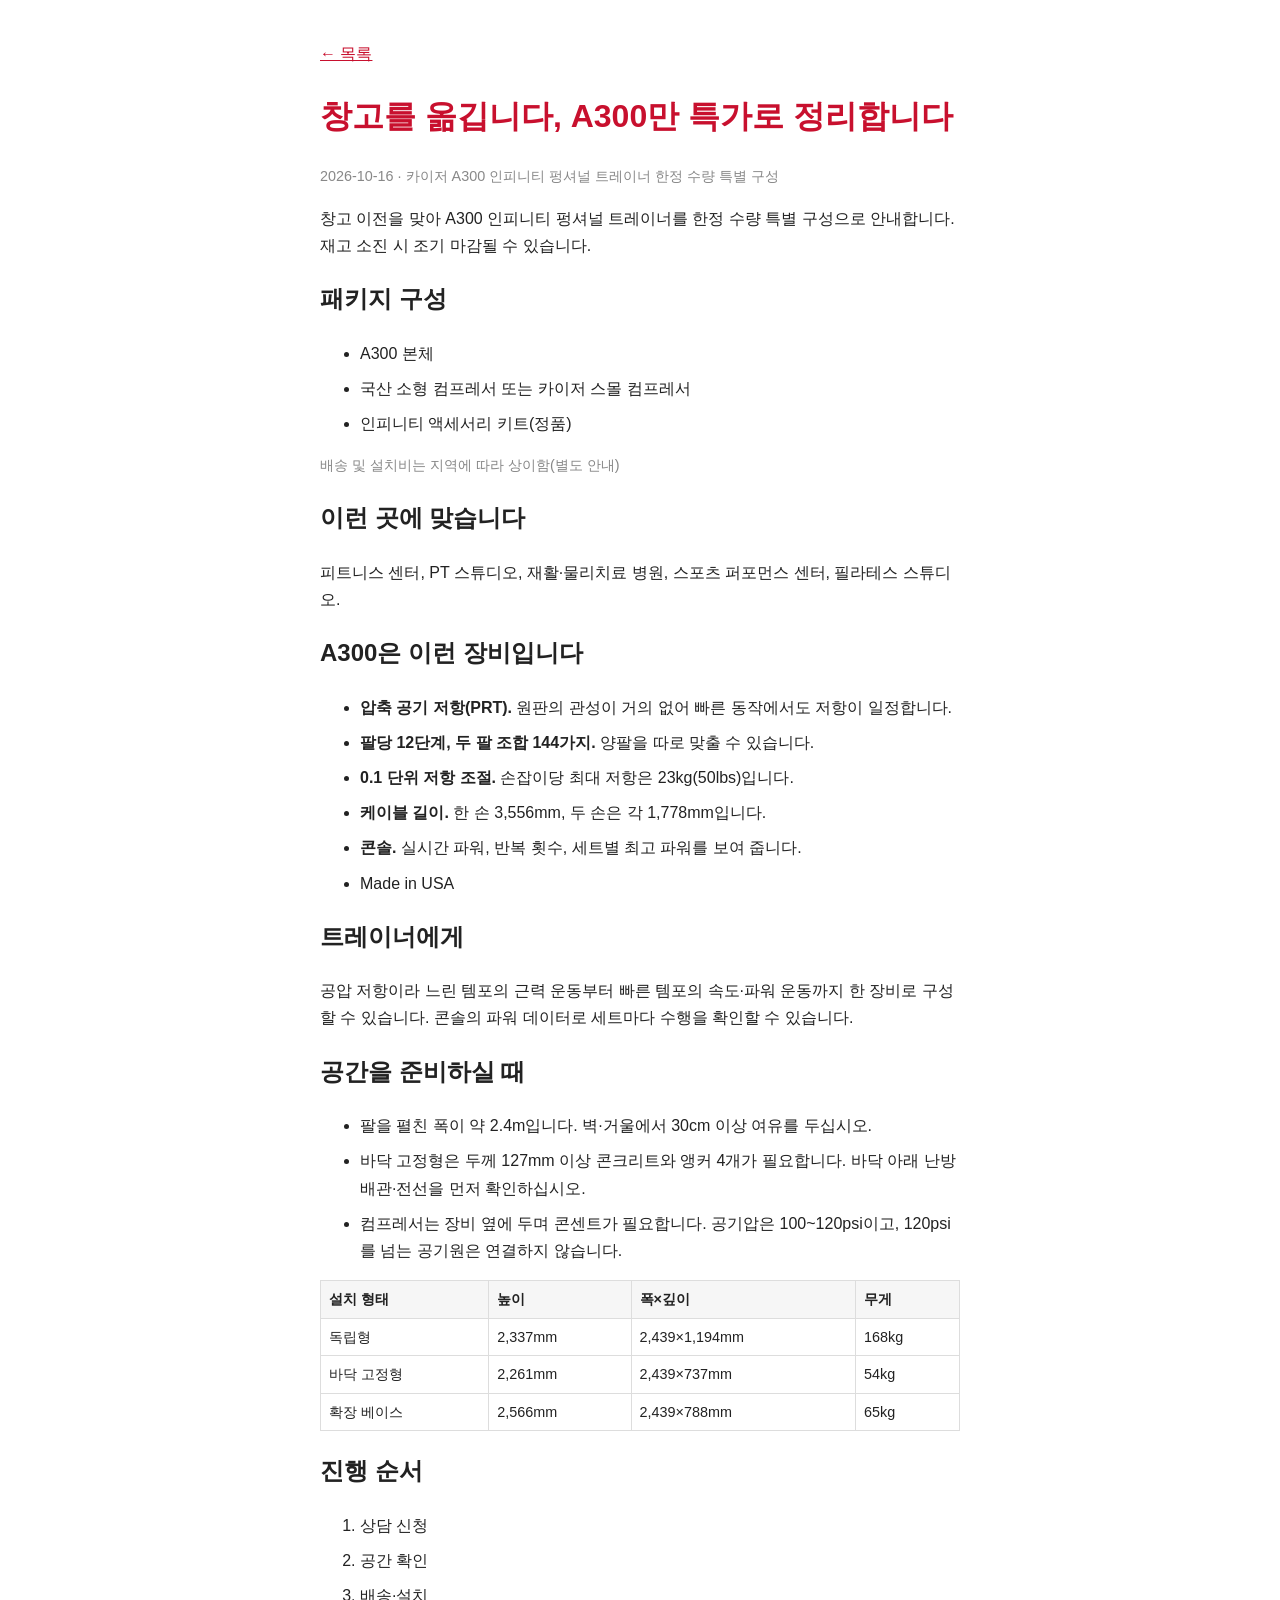
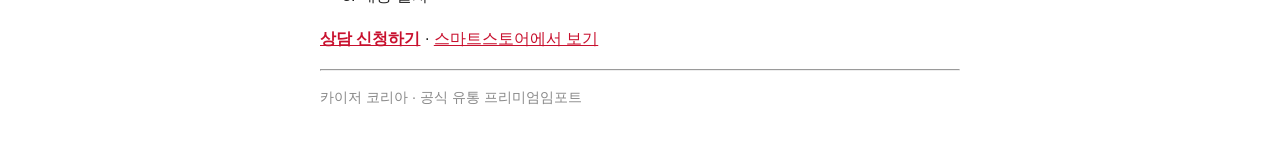
==== posts/2026-10-a300-promo.html @ 6bbe174d "A300 프로모션 호 추가 및 목록 반영 Co-Authored-By: Claude Sonnet 5.5 <noreply@anthropic.com> Claude-Session: htt" ====
<!doctype html>
<html lang="ko"><head><meta charset="utf-8"><meta name="viewport" content="width=device-width,initial-scale=1">
<title>창고를 옮깁니다, A300만 특가로 정리합니다 | 카이저 뉴스레터</title>
<link rel="stylesheet" href="../style.css"></head>
<body>
<p><a href="../index.html">← 목록</a></p>
<h1>창고를 옮깁니다, A300만 특가로 정리합니다</h1>
<p class="d">2026-10-16 · 카이저 A300 인피니티 펑셔널 트레이너 한정 수량 특별 구성</p>

<p>창고 이전을 맞아 A300 인피니티 펑셔널 트레이너를 한정 수량 특별 구성으로 안내합니다. 재고 소진 시 조기 마감될 수 있습니다.</p>

<h2>패키지 구성</h2>
<ul>
<li>A300 본체</li>
<li>국산 소형 컴프레서 또는 카이저 스몰 컴프레서</li>
<li>인피니티 액세서리 키트(정품)</li>
</ul>
<p class="d">배송 및 설치비는 지역에 따라 상이함(별도 안내)</p>

<h2>이런 곳에 맞습니다</h2>
<p>피트니스 센터, PT 스튜디오, 재활·물리치료 병원, 스포츠 퍼포먼스 센터, 필라테스 스튜디오.</p>

<h2>A300은 이런 장비입니다</h2>
<ul>
<li><b>압축 공기 저항(PRT).</b> 원판의 관성이 거의 없어 빠른 동작에서도 저항이 일정합니다.</li>
<li><b>팔당 12단계, 두 팔 조합 144가지.</b> 양팔을 따로 맞출 수 있습니다.</li>
<li><b>0.1 단위 저항 조절.</b> 손잡이당 최대 저항은 23kg(50lbs)입니다.</li>
<li><b>케이블 길이.</b> 한 손 3,556mm, 두 손은 각 1,778mm입니다.</li>
<li><b>콘솔.</b> 실시간 파워, 반복 횟수, 세트별 최고 파워를 보여 줍니다.</li>
<li>Made in USA</li>
</ul>

<h2>트레이너에게</h2>
<p>공압 저항이라 느린 템포의 근력 운동부터 빠른 템포의 속도·파워 운동까지 한 장비로 구성할 수 있습니다. 콘솔의 파워 데이터로 세트마다 수행을 확인할 수 있습니다.</p>

<h2>공간을 준비하실 때</h2>
<ul>
<li>팔을 펼친 폭이 약 2.4m입니다. 벽·거울에서 30cm 이상 여유를 두십시오.</li>
<li>바닥 고정형은 두께 127mm 이상 콘크리트와 앵커 4개가 필요합니다. 바닥 아래 난방 배관·전선을 먼저 확인하십시오.</li>
<li>컴프레서는 장비 옆에 두며 콘센트가 필요합니다. 공기압은 100~120psi이고, 120psi를 넘는 공기원은 연결하지 않습니다.</li>
</ul>
<table>
<tr><th>설치 형태</th><th>높이</th><th>폭×깊이</th><th>무게</th></tr>
<tr><td>독립형</td><td>2,337mm</td><td>2,439×1,194mm</td><td>168kg</td></tr>
<tr><td>바닥 고정형</td><td>2,261mm</td><td>2,439×737mm</td><td>54kg</td></tr>
<tr><td>확장 베이스</td><td>2,566mm</td><td>2,439×788mm</td><td>65kg</td></tr>
</table>

<h2>진행 순서</h2>
<ol>
<li>상담 신청</li>
<li>공간 확인</li>
<li>배송·설치</li>
</ol>
<p><a href="https://forms.gle/bodjU5spn9jFuWScA"><b>상담 신청하기</b></a> · <a href="https://smartstore.naver.com/htvshop/products/13494834511">스마트스토어에서 보기</a></p>

<hr>
<p class="d">카이저 코리아 · 공식 유통 프리미엄임포트</p>
</body></html>
---- style.css ----
body{font-family:-apple-system,"Apple SD Gothic Neo",sans-serif;max-width:640px;margin:0 auto;padding:24px 16px;line-height:1.7;color:#222}
h1{color:#c8102e}a{color:#c8102e}img{max-width:100%}li{margin:8px 0}.d{color:#888;font-size:.9em}
table{border-collapse:collapse;width:100%;font-size:.9em;margin:12px 0}th,td{border:1px solid #ddd;padding:6px 8px;text-align:left}th{background:#f6f6f6}
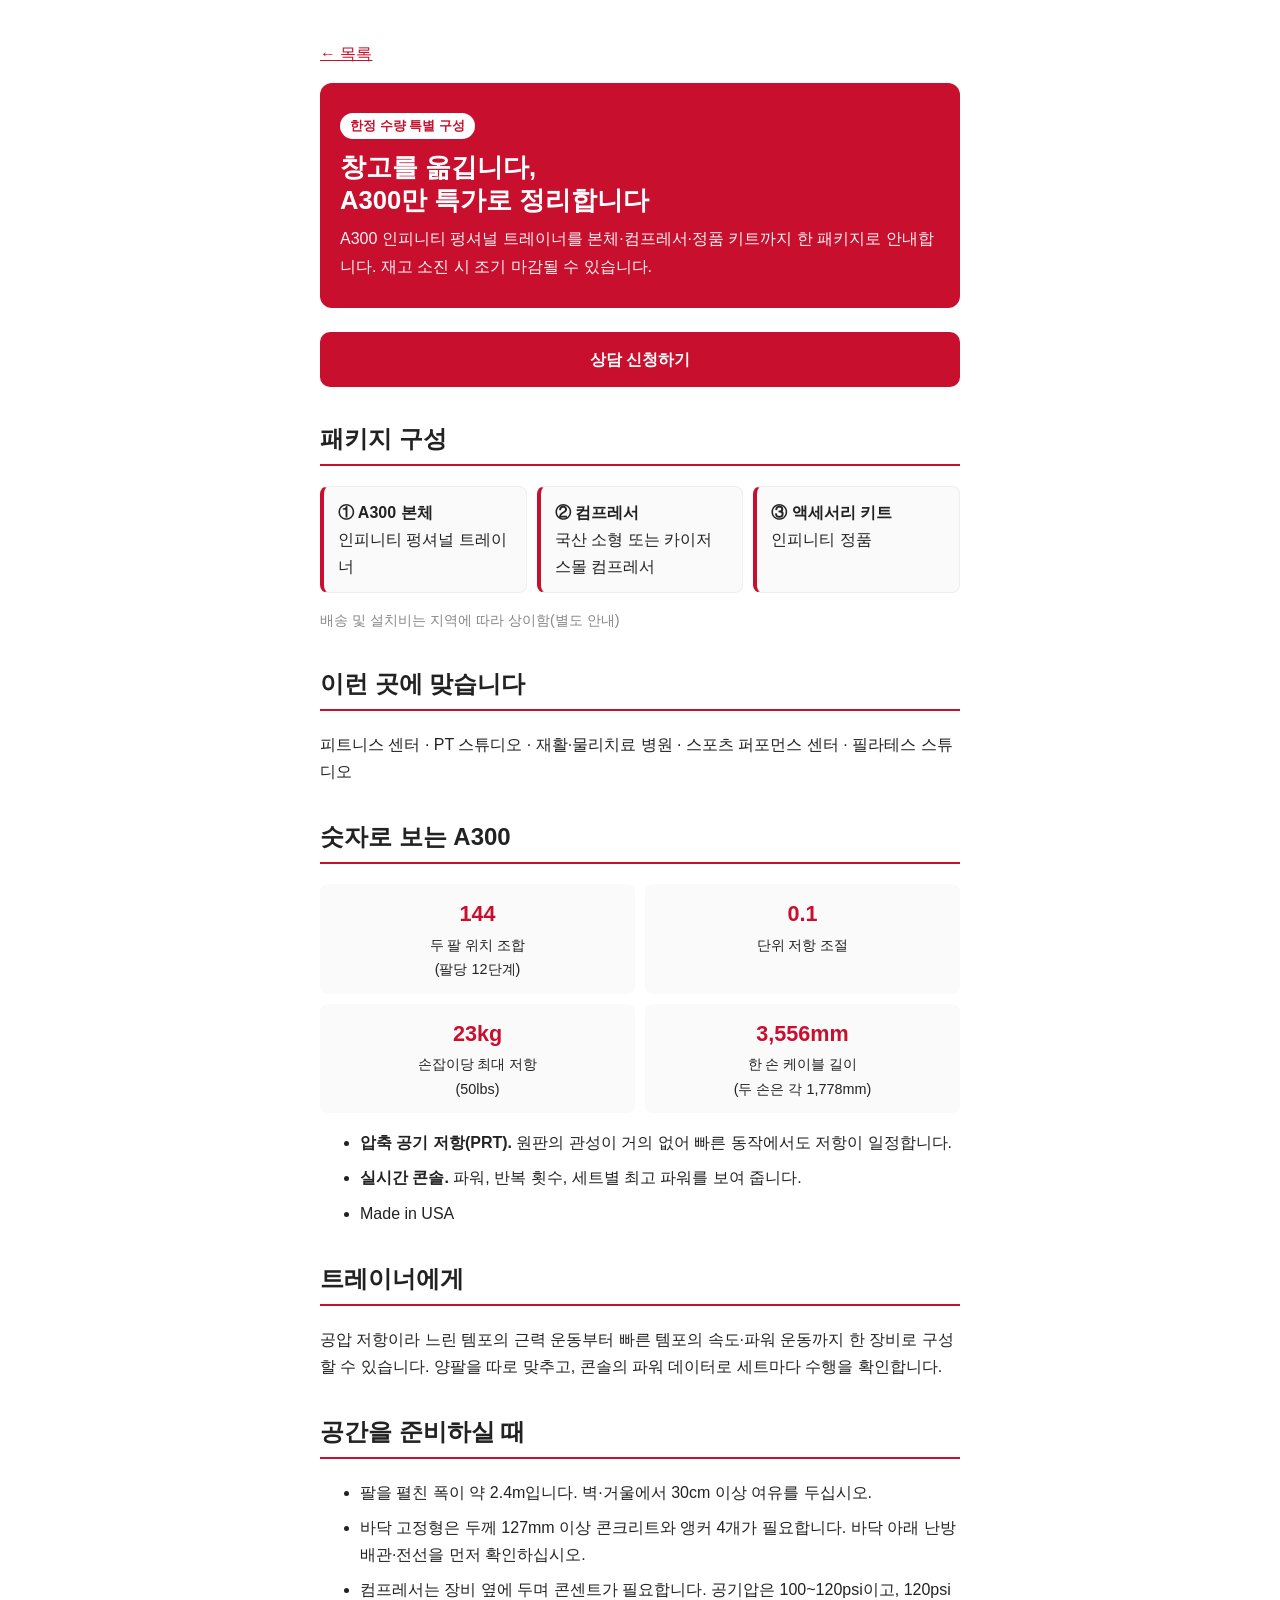
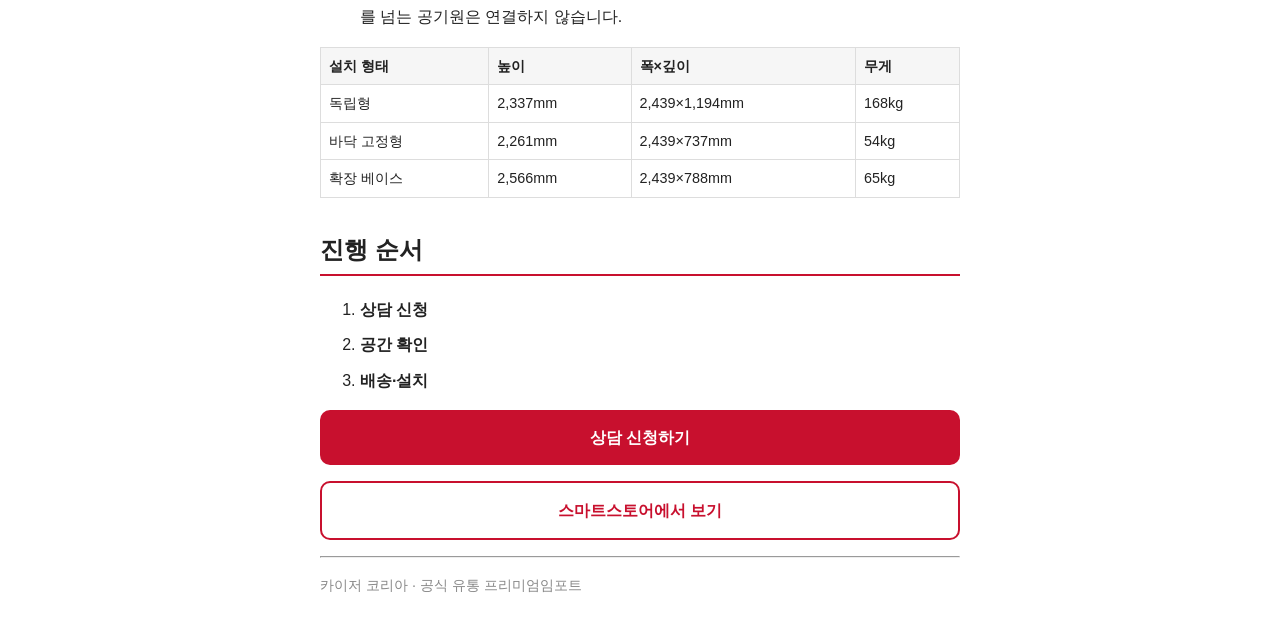
==== commit 54d3e489: "A300 호 디자인·구성 개선(히어로, 구성 카드, 숫자 요약, 버튼) Co-Authored-By: Claude Sonnet 5.5 <noreply@anthropic.com> Cl" ====
--- a/posts/2026-10-a300-promo.html
+++ b/posts/2026-10-a300-promo.html
@@ -4,34 +4,40 @@
 <link rel="stylesheet" href="../style.css"></head>
 <body>
 <p><a href="../index.html">← 목록</a></p>
-<h1>창고를 옮깁니다, A300만 특가로 정리합니다</h1>
-<p class="d">2026-10-16 · 카이저 A300 인피니티 펑셔널 트레이너 한정 수량 특별 구성</p>
 
-<p>창고 이전을 맞아 A300 인피니티 펑셔널 트레이너를 한정 수량 특별 구성으로 안내합니다. 재고 소진 시 조기 마감될 수 있습니다.</p>
+<div class="hero">
+<span class="tag">한정 수량 특별 구성</span>
+<h1>창고를 옮깁니다,<br>A300만 특가로 정리합니다</h1>
+<p>A300 인피니티 펑셔널 트레이너를 본체·컴프레서·정품 키트까지 한 패키지로 안내합니다. 재고 소진 시 조기 마감될 수 있습니다.</p>
+</div>
+<a class="btn" href="https://forms.gle/bodjU5spn9jFuWScA">상담 신청하기</a>
 
 <h2>패키지 구성</h2>
-<ul>
-<li>A300 본체</li>
-<li>국산 소형 컴프레서 또는 카이저 스몰 컴프레서</li>
-<li>인피니티 액세서리 키트(정품)</li>
-</ul>
+<div class="pack">
+<div><b>① A300 본체</b>인피니티 펑셔널 트레이너</div>
+<div><b>② 컴프레서</b>국산 소형 또는 카이저 스몰 컴프레서</div>
+<div><b>③ 액세서리 키트</b>인피니티 정품</div>
+</div>
 <p class="d">배송 및 설치비는 지역에 따라 상이함(별도 안내)</p>
 
 <h2>이런 곳에 맞습니다</h2>
-<p>피트니스 센터, PT 스튜디오, 재활·물리치료 병원, 스포츠 퍼포먼스 센터, 필라테스 스튜디오.</p>
+<p>피트니스 센터 · PT 스튜디오 · 재활·물리치료 병원 · 스포츠 퍼포먼스 센터 · 필라테스 스튜디오</p>
 
-<h2>A300은 이런 장비입니다</h2>
+<h2>숫자로 보는 A300</h2>
+<div class="stats">
+<div><span class="num">144</span><br>두 팔 위치 조합<br>(팔당 12단계)</div>
+<div><span class="num">0.1</span><br>단위 저항 조절</div>
+<div><span class="num">23kg</span><br>손잡이당 최대 저항<br>(50lbs)</div>
+<div><span class="num">3,556mm</span><br>한 손 케이블 길이<br>(두 손은 각 1,778mm)</div>
+</div>
 <ul>
 <li><b>압축 공기 저항(PRT).</b> 원판의 관성이 거의 없어 빠른 동작에서도 저항이 일정합니다.</li>
-<li><b>팔당 12단계, 두 팔 조합 144가지.</b> 양팔을 따로 맞출 수 있습니다.</li>
-<li><b>0.1 단위 저항 조절.</b> 손잡이당 최대 저항은 23kg(50lbs)입니다.</li>
-<li><b>케이블 길이.</b> 한 손 3,556mm, 두 손은 각 1,778mm입니다.</li>
-<li><b>콘솔.</b> 실시간 파워, 반복 횟수, 세트별 최고 파워를 보여 줍니다.</li>
+<li><b>실시간 콘솔.</b> 파워, 반복 횟수, 세트별 최고 파워를 보여 줍니다.</li>
 <li>Made in USA</li>
 </ul>
 
 <h2>트레이너에게</h2>
-<p>공압 저항이라 느린 템포의 근력 운동부터 빠른 템포의 속도·파워 운동까지 한 장비로 구성할 수 있습니다. 콘솔의 파워 데이터로 세트마다 수행을 확인할 수 있습니다.</p>
+<p>공압 저항이라 느린 템포의 근력 운동부터 빠른 템포의 속도·파워 운동까지 한 장비로 구성할 수 있습니다. 양팔을 따로 맞추고, 콘솔의 파워 데이터로 세트마다 수행을 확인합니다.</p>
 
 <h2>공간을 준비하실 때</h2>
 <ul>
@@ -47,12 +53,10 @@
 </table>
 
 <h2>진행 순서</h2>
-<ol>
-<li>상담 신청</li>
-<li>공간 확인</li>
-<li>배송·설치</li>
-</ol>
-<p><a href="https://forms.gle/bodjU5spn9jFuWScA"><b>상담 신청하기</b></a> · <a href="https://smartstore.naver.com/htvshop/products/13494834511">스마트스토어에서 보기</a></p>
+<ol><li><b>상담 신청</b></li><li><b>공간 확인</b></li><li><b>배송·설치</b></li></ol>
+
+<a class="btn" href="https://forms.gle/bodjU5spn9jFuWScA">상담 신청하기</a>
+<a class="btn sub" href="https://smartstore.naver.com/htvshop/products/13494834511">스마트스토어에서 보기</a>
 
 <hr>
 <p class="d">카이저 코리아 · 공식 유통 프리미엄임포트</p>
--- a/style.css
+++ b/style.css
@@ -1,3 +1,11 @@
 body{font-family:-apple-system,"Apple SD Gothic Neo",sans-serif;max-width:640px;margin:0 auto;padding:24px 16px;line-height:1.7;color:#222}
 h1{color:#c8102e}a{color:#c8102e}img{max-width:100%}li{margin:8px 0}.d{color:#888;font-size:.9em}
 table{border-collapse:collapse;width:100%;font-size:.9em;margin:12px 0}th,td{border:1px solid #ddd;padding:6px 8px;text-align:left}th{background:#f6f6f6}
+.hero{background:#c8102e;color:#fff;border-radius:12px;padding:28px 20px;margin:12px 0 24px}
+.hero h1{color:#fff;margin:0 0 8px;font-size:1.6em;line-height:1.3}.hero p{margin:0;opacity:.95}.hero .tag{display:inline-block;background:#fff;color:#c8102e;font-weight:700;font-size:.8em;padding:2px 10px;border-radius:99px;margin-bottom:12px}
+.btn{display:block;background:#c8102e;color:#fff;text-align:center;font-weight:700;padding:14px;border-radius:10px;text-decoration:none;margin:16px 0}
+.btn.sub{background:#fff;color:#c8102e;border:2px solid #c8102e}
+.pack{display:grid;gap:10px;grid-template-columns:1fr;margin:12px 0}.pack div{border:1px solid #eee;border-left:4px solid #c8102e;border-radius:8px;padding:12px 14px;background:#fafafa}.pack b{display:block}
+.num{font-size:1.5em;font-weight:800;color:#c8102e}.stats{display:grid;grid-template-columns:1fr 1fr;gap:10px}.stats div{background:#fafafa;border-radius:8px;padding:12px;text-align:center;font-size:.9em}
+h2{border-bottom:2px solid #c8102e;padding-bottom:4px;margin-top:32px}
+@media(min-width:560px){.pack{grid-template-columns:repeat(3,1fr)}}
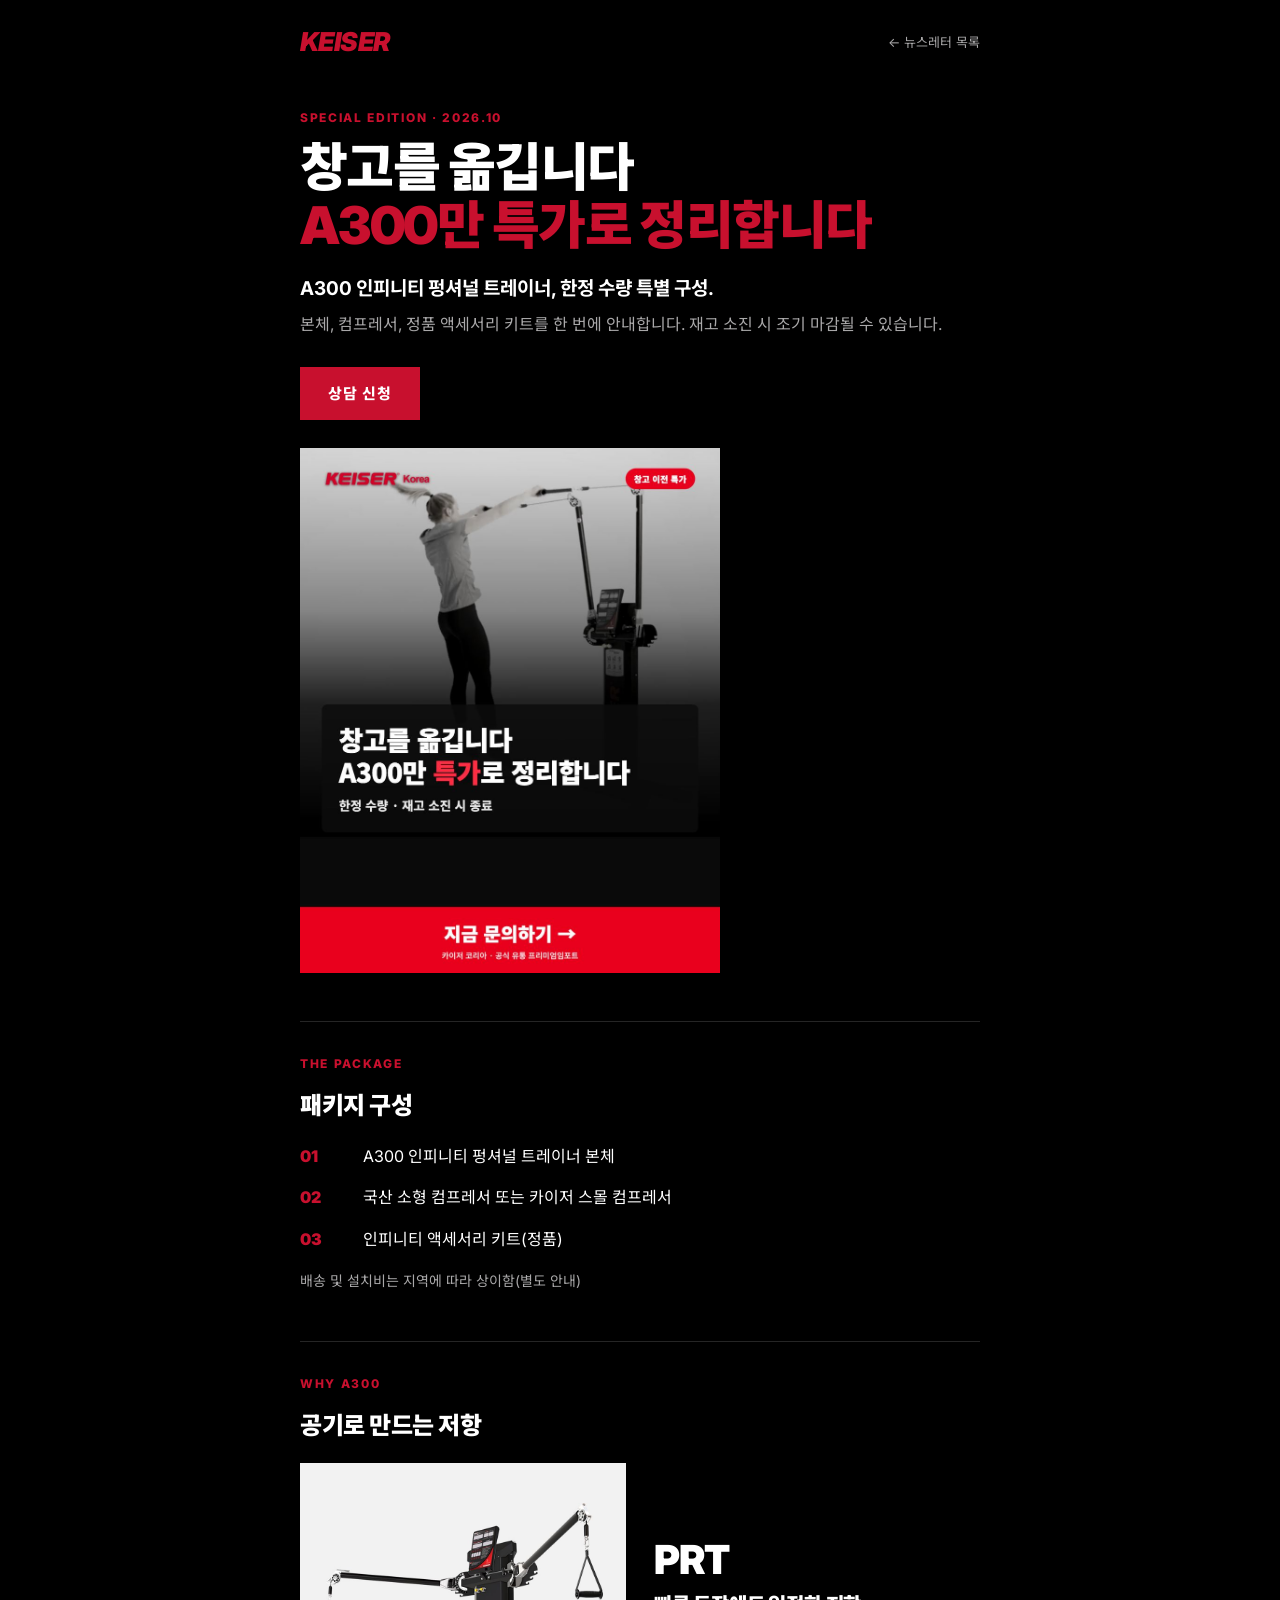
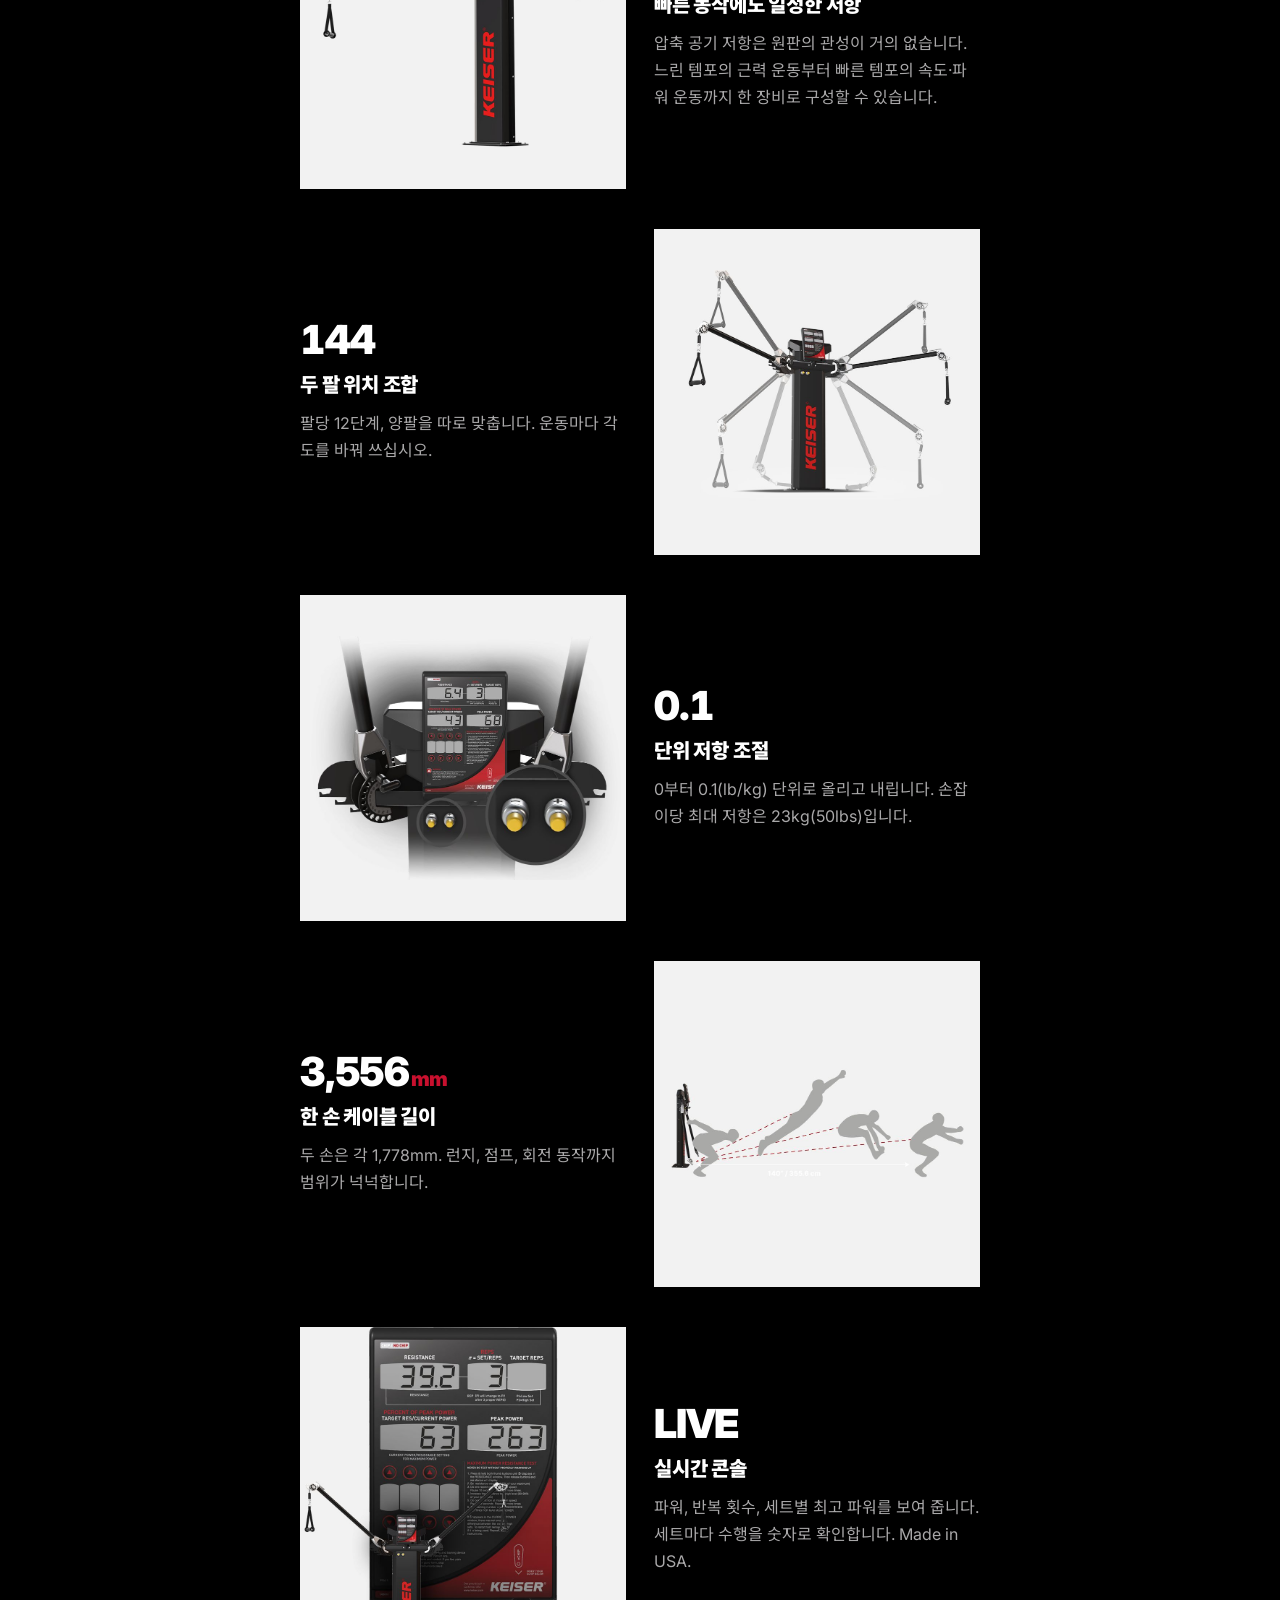
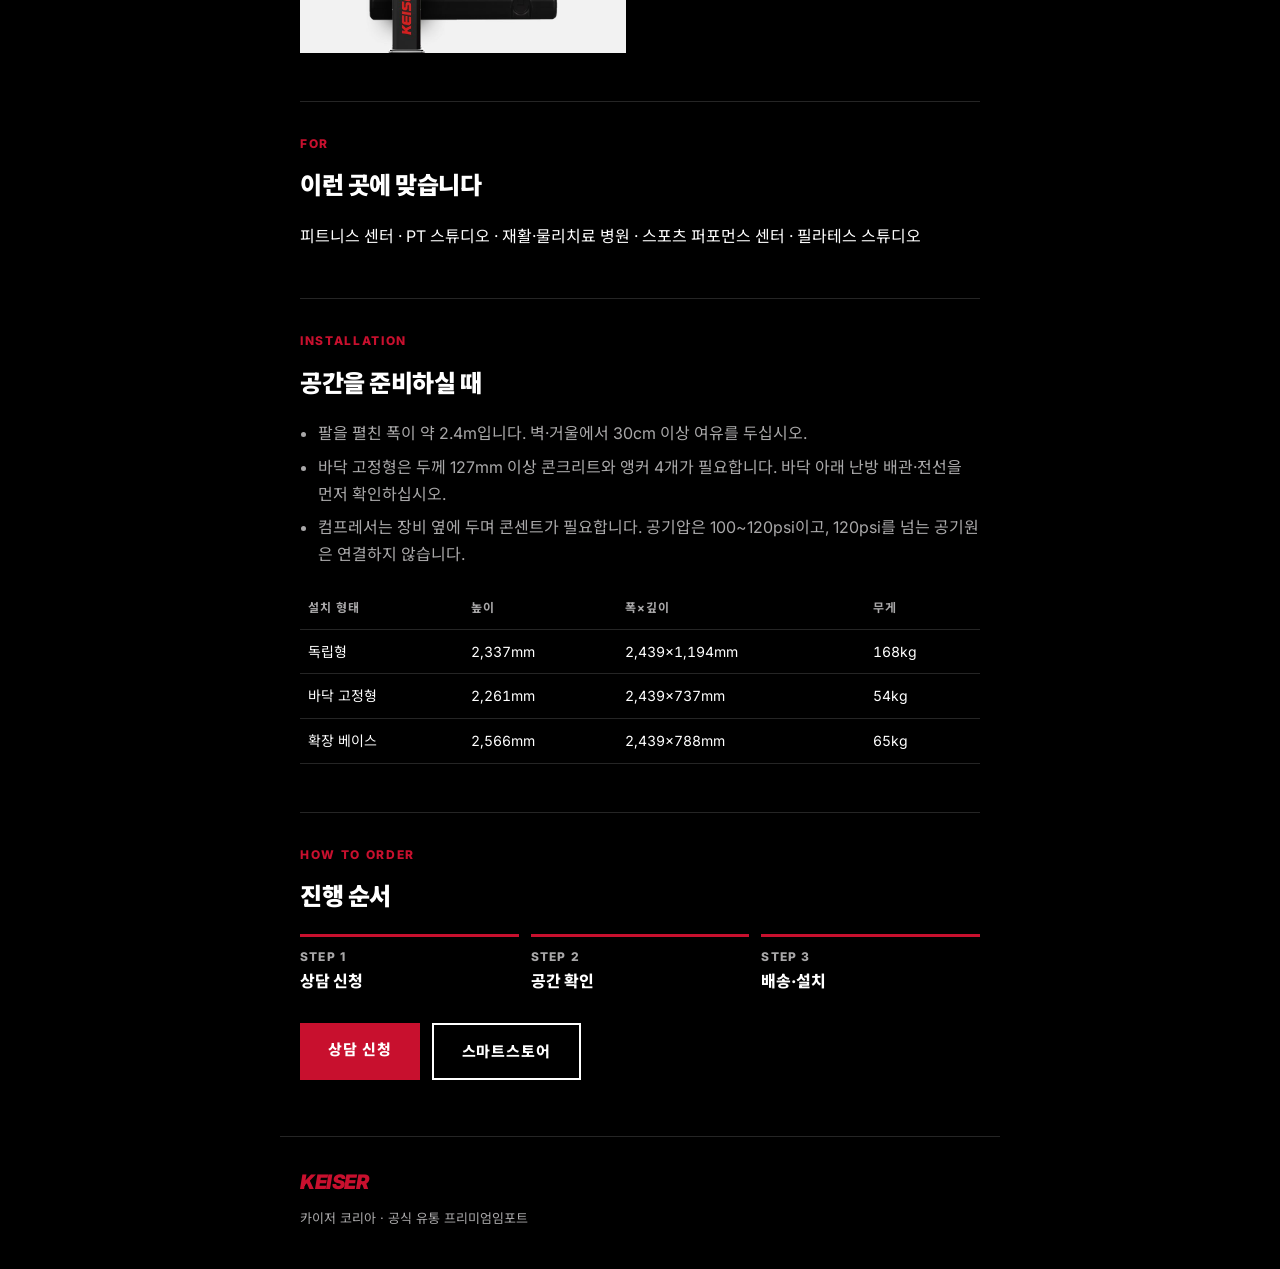
==== commit 7640831d: "A300 호를 카이저 본사 톤으로 재디자인, 제품·프로모션 이미지 추가 Co-Authored-By: Claude Opus 5.5 <noreply@anthropic.com> Clau" ====
--- a/posts/2026-10-a300-promo.html
+++ b/posts/2026-10-a300-promo.html
@@ -1,63 +1,84 @@
 <!doctype html>
-<html lang="ko"><head><meta charset="utf-8"><meta name="viewport" content="width=device-width,initial-scale=1">
+<html lang="ko"><head><meta charset="utf-8"><meta name="viewport" content="width=device-width,initial-scale=1,viewport-fit=cover">
 <title>창고를 옮깁니다, A300만 특가로 정리합니다 | 카이저 뉴스레터</title>
+<link rel="preconnect" href="https://fonts.googleapis.com"><link rel="stylesheet" href="https://fonts.googleapis.com/css2?family=Inter:wght@400;700;800;900&family=Noto+Sans+KR:wght@400;700;900&display=swap">
 <link rel="stylesheet" href="../style.css"></head>
 <body>
-<p><a href="../index.html">← 목록</a></p>
+<header class="top"><a class="logo" href="../index.html">KEISER</a><a class="back" href="../index.html">← 뉴스레터 목록</a></header>
+<main class="main">
+<p class="eyebrow">Special Edition · 2026.10</p>
+<h1 class="hl"><span>창고를 옮깁니다</span><span class="r">A300만 특가로 정리합니다</span></h1>
+<p class="lead">A300 인피니티 펑셔널 트레이너, 한정 수량 특별 구성.</p>
+<p class="desc">본체, 컴프레서, 정품 액세서리 키트를 한 번에 안내합니다. 재고 소진 시 조기 마감될 수 있습니다.</p>
+<div class="btns"><a class="btn" href="https://forms.gle/bodjU5spn9jFuWScA">상담 신청</a></div>
+<img class="hero-img" src="img/2026-10-a300/promo-4x5.jpg" alt="창고를 옮깁니다, A300만 특가로 정리합니다 — 카이저 코리아 프로모션 이미지">
 
-<div class="hero">
-<span class="tag">한정 수량 특별 구성</span>
-<h1>창고를 옮깁니다,<br>A300만 특가로 정리합니다</h1>
-<p>A300 인피니티 펑셔널 트레이너를 본체·컴프레서·정품 키트까지 한 패키지로 안내합니다. 재고 소진 시 조기 마감될 수 있습니다.</p>
+<section class="sec">
+<p class="eyebrow">The Package</p>
+<h2>패키지 구성</h2>
+<ul class="list">
+<li><b>01</b><span>A300 인피니티 펑셔널 트레이너 본체</span></li>
+<li><b>02</b><span>국산 소형 컴프레서 또는 카이저 스몰 컴프레서</span></li>
+<li><b>03</b><span>인피니티 액세서리 키트(정품)</span></li>
+</ul>
+<p class="note" style="margin-top:16px">배송 및 설치비는 지역에 따라 상이함(별도 안내)</p>
+</section>
+
+<section class="sec">
+<p class="eyebrow">Why A300</p>
+<h2>공기로 만드는 저항</h2>
+<div class="stack">
+<div class="split">
+<div class="ph"><img src="img/2026-10-a300/speed-power.jpg" alt="A300 펑셔널 트레이너 본체"></div>
+<div><span class="kicker">PRT</span><h3>빠른 동작에도 일정한 저항</h3><p>압축 공기 저항은 원판의 관성이 거의 없습니다. 느린 템포의 근력 운동부터 빠른 템포의 속도·파워 운동까지 한 장비로 구성할 수 있습니다.</p></div>
 </div>
-<a class="btn" href="https://forms.gle/bodjU5spn9jFuWScA">상담 신청하기</a>
+<div class="split rev">
+<div class="ph"><img src="img/2026-10-a300/versatility.jpg" alt="A300 팔 위치 조합"></div>
+<div><span class="kicker">144</span><h3>두 팔 위치 조합</h3><p>팔당 12단계, 양팔을 따로 맞춥니다. 운동마다 각도를 바꿔 쓰십시오.</p></div>
+</div>
+<div class="split">
+<div class="ph"><img src="img/2026-10-a300/precise.jpg" alt="A300 저항 조절 버튼"></div>
+<div><span class="kicker">0.1</span><h3>단위 저항 조절</h3><p>0부터 0.1(lb/kg) 단위로 올리고 내립니다. 손잡이당 최대 저항은 23kg(50lbs)입니다.</p></div>
+</div>
+<div class="split rev">
+<div class="ph"><img src="img/2026-10-a300/cable-length.jpg" alt="A300 케이블 길이로 가능한 동작 범위"></div>
+<div><span class="kicker">3,556<em>mm</em></span><h3>한 손 케이블 길이</h3><p>두 손은 각 1,778mm. 런지, 점프, 회전 동작까지 범위가 넉넉합니다.</p></div>
+</div>
+<div class="split">
+<div class="ph"><img src="img/2026-10-a300/console.jpg" alt="A300 콘솔 화면"></div>
+<div><span class="kicker">LIVE</span><h3>실시간 콘솔</h3><p>파워, 반복 횟수, 세트별 최고 파워를 보여 줍니다. 세트마다 수행을 숫자로 확인합니다. Made in USA.</p></div>
+</div>
+</div>
+</section>
 
-<h2>패키지 구성</h2>
-<div class="pack">
-<div><b>① A300 본체</b>인피니티 펑셔널 트레이너</div>
-<div><b>② 컴프레서</b>국산 소형 또는 카이저 스몰 컴프레서</div>
-<div><b>③ 액세서리 키트</b>인피니티 정품</div>
-</div>
-<p class="d">배송 및 설치비는 지역에 따라 상이함(별도 안내)</p>
-
+<section class="sec">
+<p class="eyebrow">For</p>
 <h2>이런 곳에 맞습니다</h2>
 <p>피트니스 센터 · PT 스튜디오 · 재활·물리치료 병원 · 스포츠 퍼포먼스 센터 · 필라테스 스튜디오</p>
+</section>
 
-<h2>숫자로 보는 A300</h2>
-<div class="stats">
-<div><span class="num">144</span><br>두 팔 위치 조합<br>(팔당 12단계)</div>
-<div><span class="num">0.1</span><br>단위 저항 조절</div>
-<div><span class="num">23kg</span><br>손잡이당 최대 저항<br>(50lbs)</div>
-<div><span class="num">3,556mm</span><br>한 손 케이블 길이<br>(두 손은 각 1,778mm)</div>
-</div>
-<ul>
-<li><b>압축 공기 저항(PRT).</b> 원판의 관성이 거의 없어 빠른 동작에서도 저항이 일정합니다.</li>
-<li><b>실시간 콘솔.</b> 파워, 반복 횟수, 세트별 최고 파워를 보여 줍니다.</li>
-<li>Made in USA</li>
-</ul>
-
-<h2>트레이너에게</h2>
-<p>공압 저항이라 느린 템포의 근력 운동부터 빠른 템포의 속도·파워 운동까지 한 장비로 구성할 수 있습니다. 양팔을 따로 맞추고, 콘솔의 파워 데이터로 세트마다 수행을 확인합니다.</p>
-
+<section class="sec">
+<p class="eyebrow">Installation</p>
 <h2>공간을 준비하실 때</h2>
-<ul>
+<ul class="facts">
 <li>팔을 펼친 폭이 약 2.4m입니다. 벽·거울에서 30cm 이상 여유를 두십시오.</li>
 <li>바닥 고정형은 두께 127mm 이상 콘크리트와 앵커 4개가 필요합니다. 바닥 아래 난방 배관·전선을 먼저 확인하십시오.</li>
 <li>컴프레서는 장비 옆에 두며 콘센트가 필요합니다. 공기압은 100~120psi이고, 120psi를 넘는 공기원은 연결하지 않습니다.</li>
 </ul>
-<table>
+<div class="tw" style="margin-top:20px"><table>
 <tr><th>설치 형태</th><th>높이</th><th>폭×깊이</th><th>무게</th></tr>
 <tr><td>독립형</td><td>2,337mm</td><td>2,439×1,194mm</td><td>168kg</td></tr>
 <tr><td>바닥 고정형</td><td>2,261mm</td><td>2,439×737mm</td><td>54kg</td></tr>
 <tr><td>확장 베이스</td><td>2,566mm</td><td>2,439×788mm</td><td>65kg</td></tr>
-</table>
+</table></div>
+</section>
 
+<section class="sec">
+<p class="eyebrow">How to Order</p>
 <h2>진행 순서</h2>
-<ol><li><b>상담 신청</b></li><li><b>공간 확인</b></li><li><b>배송·설치</b></li></ol>
-
-<a class="btn" href="https://forms.gle/bodjU5spn9jFuWScA">상담 신청하기</a>
-<a class="btn sub" href="https://smartstore.naver.com/htvshop/products/13494834511">스마트스토어에서 보기</a>
-
-<hr>
-<p class="d">카이저 코리아 · 공식 유통 프리미엄임포트</p>
+<ol class="steps"><li><span>STEP 1</span>상담 신청</li><li><span>STEP 2</span>공간 확인</li><li><span>STEP 3</span>배송·설치</li></ol>
+<div class="btns"><a class="btn" href="https://forms.gle/bodjU5spn9jFuWScA">상담 신청</a><a class="btn ghost" href="https://smartstore.naver.com/htvshop/products/13494834511">스마트스토어</a></div>
+</section>
+</main>
+<footer class="foot"><a class="logo" href="../index.html">KEISER</a><br>카이저 코리아 · 공식 유통 프리미엄임포트</footer>
 </body></html>
--- a/style.css
+++ b/style.css
@@ -1,11 +1,50 @@
-body{font-family:-apple-system,"Apple SD Gothic Neo",sans-serif;max-width:640px;margin:0 auto;padding:24px 16px;line-height:1.7;color:#222}
-h1{color:#c8102e}a{color:#c8102e}img{max-width:100%}li{margin:8px 0}.d{color:#888;font-size:.9em}
-table{border-collapse:collapse;width:100%;font-size:.9em;margin:12px 0}th,td{border:1px solid #ddd;padding:6px 8px;text-align:left}th{background:#f6f6f6}
-.hero{background:#c8102e;color:#fff;border-radius:12px;padding:28px 20px;margin:12px 0 24px}
-.hero h1{color:#fff;margin:0 0 8px;font-size:1.6em;line-height:1.3}.hero p{margin:0;opacity:.95}.hero .tag{display:inline-block;background:#fff;color:#c8102e;font-weight:700;font-size:.8em;padding:2px 10px;border-radius:99px;margin-bottom:12px}
-.btn{display:block;background:#c8102e;color:#fff;text-align:center;font-weight:700;padding:14px;border-radius:10px;text-decoration:none;margin:16px 0}
-.btn.sub{background:#fff;color:#c8102e;border:2px solid #c8102e}
-.pack{display:grid;gap:10px;grid-template-columns:1fr;margin:12px 0}.pack div{border:1px solid #eee;border-left:4px solid #c8102e;border-radius:8px;padding:12px 14px;background:#fafafa}.pack b{display:block}
-.num{font-size:1.5em;font-weight:800;color:#c8102e}.stats{display:grid;grid-template-columns:1fr 1fr;gap:10px}.stats div{background:#fafafa;border-radius:8px;padding:12px;text-align:center;font-size:.9em}
-h2{border-bottom:2px solid #c8102e;padding-bottom:4px;margin-top:32px}
-@media(min-width:560px){.pack{grid-template-columns:repeat(3,1fr)}}
+/* 카이저 본사 톤: 전면 검정, Inter 굵은 대문자 헤드라인(1행 흰색/2행 빨강), 카드 없이 여백으로 구분, 사각 빨강 버튼 */
+:root{--bg:#000;--fg:#fff;--sub:#a9a8a9;--line:#252525;--red:#c8102e;--display:"Inter","Noto Sans KR","Apple SD Gothic Neo",Arial,sans-serif}
+*{box-sizing:border-box}
+body{margin:0;background:var(--bg);color:var(--fg);font-family:var(--display);font-size:16px;line-height:1.7;-webkit-font-smoothing:antialiased}
+a{color:var(--red)}img{max-width:100%;display:block}
+.top,.main,.foot{max-width:720px;margin:0 auto;padding-left:max(20px,env(safe-area-inset-left,0px));padding-right:max(20px,env(safe-area-inset-right,0px))}
+.top{padding-block:20px;display:flex;justify-content:space-between;align-items:center;gap:12px}
+.logo{color:var(--red);font-weight:900;font-style:italic;font-size:26px;letter-spacing:-.02em;text-decoration:none}
+.top .back{color:var(--sub);font-size:13px;text-decoration:none}
+.main{padding-block:24px 56px}
+.eyebrow{color:var(--red);font-size:12px;font-weight:800;letter-spacing:.14em;text-transform:uppercase;margin:0 0 10px}
+.hl{font-weight:900;font-size:clamp(30px,7.5vw,52px);line-height:1.12;letter-spacing:-.03em;text-transform:uppercase;margin:0 0 18px;text-wrap:balance}
+.hl span{display:block}.hl .r{color:var(--red)}
+.lead{font-weight:700;font-size:19px;margin:0 0 6px}
+.desc{color:var(--sub);font-weight:400;margin:0}
+.btn{display:inline-block;background:var(--red);color:#fff;font-weight:800;font-size:15px;letter-spacing:.06em;text-transform:uppercase;padding:14px 28px;text-decoration:none;border-radius:0}
+.btn.ghost{background:transparent;border:2px solid var(--fg);color:var(--fg)}
+.btns{display:flex;flex-wrap:wrap;gap:12px;margin-top:28px}
+.sec{border-top:1px solid var(--line);margin-top:48px;padding-top:32px}
+.sec h2{font-weight:900;font-size:24px;letter-spacing:-.02em;margin:0 0 16px;text-transform:uppercase}
+.sec p{margin:0 0 12px}
+.list{list-style:none;padding:0;margin:0;display:grid;gap:14px}
+.list li{display:grid;grid-template-columns:3.2em 1fr;gap:12px;align-items:baseline}
+.list b{color:var(--red);font-weight:900}
+.nums{display:grid;grid-template-columns:repeat(2,minmax(0,1fr));gap:28px 20px;margin:8px 0 24px}
+.nums .n{display:block;font-weight:900;font-size:clamp(34px,9vw,48px);line-height:1;letter-spacing:-.03em;font-variant-numeric:tabular-nums}
+.nums .n em{font-style:normal;color:var(--red);font-size:.5em;margin-left:2px}
+.nums small{color:var(--sub);font-size:14px}
+.facts{color:var(--sub);padding-left:18px;margin:0}.facts li{margin:6px 0}.facts b{color:var(--fg)}
+.tw{overflow-x:auto}table{border-collapse:collapse;width:100%;font-size:14px;font-variant-numeric:tabular-nums}
+th,td{border-bottom:1px solid var(--line);padding:10px 8px;text-align:left;white-space:nowrap}th{color:var(--sub);font-weight:700;font-size:12px;letter-spacing:.08em;text-transform:uppercase}
+.steps{list-style:none;padding:0;margin:0;display:grid;grid-template-columns:repeat(3,minmax(0,1fr));gap:12px}
+.steps li{border-top:3px solid var(--red);padding-top:10px;font-weight:800}.steps span{display:block;color:var(--sub);font-size:12px;letter-spacing:.1em}
+.note{color:var(--sub);font-size:14px}
+.foot{border-top:1px solid var(--line);padding-block:28px 40px;color:var(--sub);font-size:13px}
+.foot .logo{font-size:20px;display:inline-block;margin-bottom:8px}
+.issues{list-style:none;padding:0;margin:24px 0 0}.issues li{border-top:1px solid var(--line);padding:18px 0}
+.issues a{color:var(--fg);font-weight:800;font-size:18px;text-decoration:none}.issues .d{display:block;color:var(--sub);font-size:13px}
+a:focus-visible{outline:3px solid var(--fg);outline-offset:3px}
+.split{display:grid;grid-template-columns:minmax(0,1fr) minmax(0,1fr);gap:28px;align-items:center}
+.split.rev .ph{order:2}
+.ph{background:#f2f2f2;aspect-ratio:1/1;display:flex;align-items:center;justify-content:center;overflow:hidden;max-width:100%}
+.ph img{width:100%;height:100%;object-fit:contain}
+.hero-img{margin:28px 0 0;max-width:420px}
+.kicker{font-weight:900;font-size:40px;line-height:1;letter-spacing:-.03em;display:block;margin-bottom:8px;font-variant-numeric:tabular-nums}
+.kicker em{font-style:normal;color:var(--red);font-size:.5em;margin-left:2px}
+.split h3{font-weight:900;font-size:20px;margin:0 0 8px;text-transform:uppercase;letter-spacing:-.01em}
+.split p{color:var(--sub);margin:0}
+.stack{display:grid;gap:40px}
+@media(max-width:560px){.split{grid-template-columns:1fr;gap:16px}.split.rev .ph{order:0}}
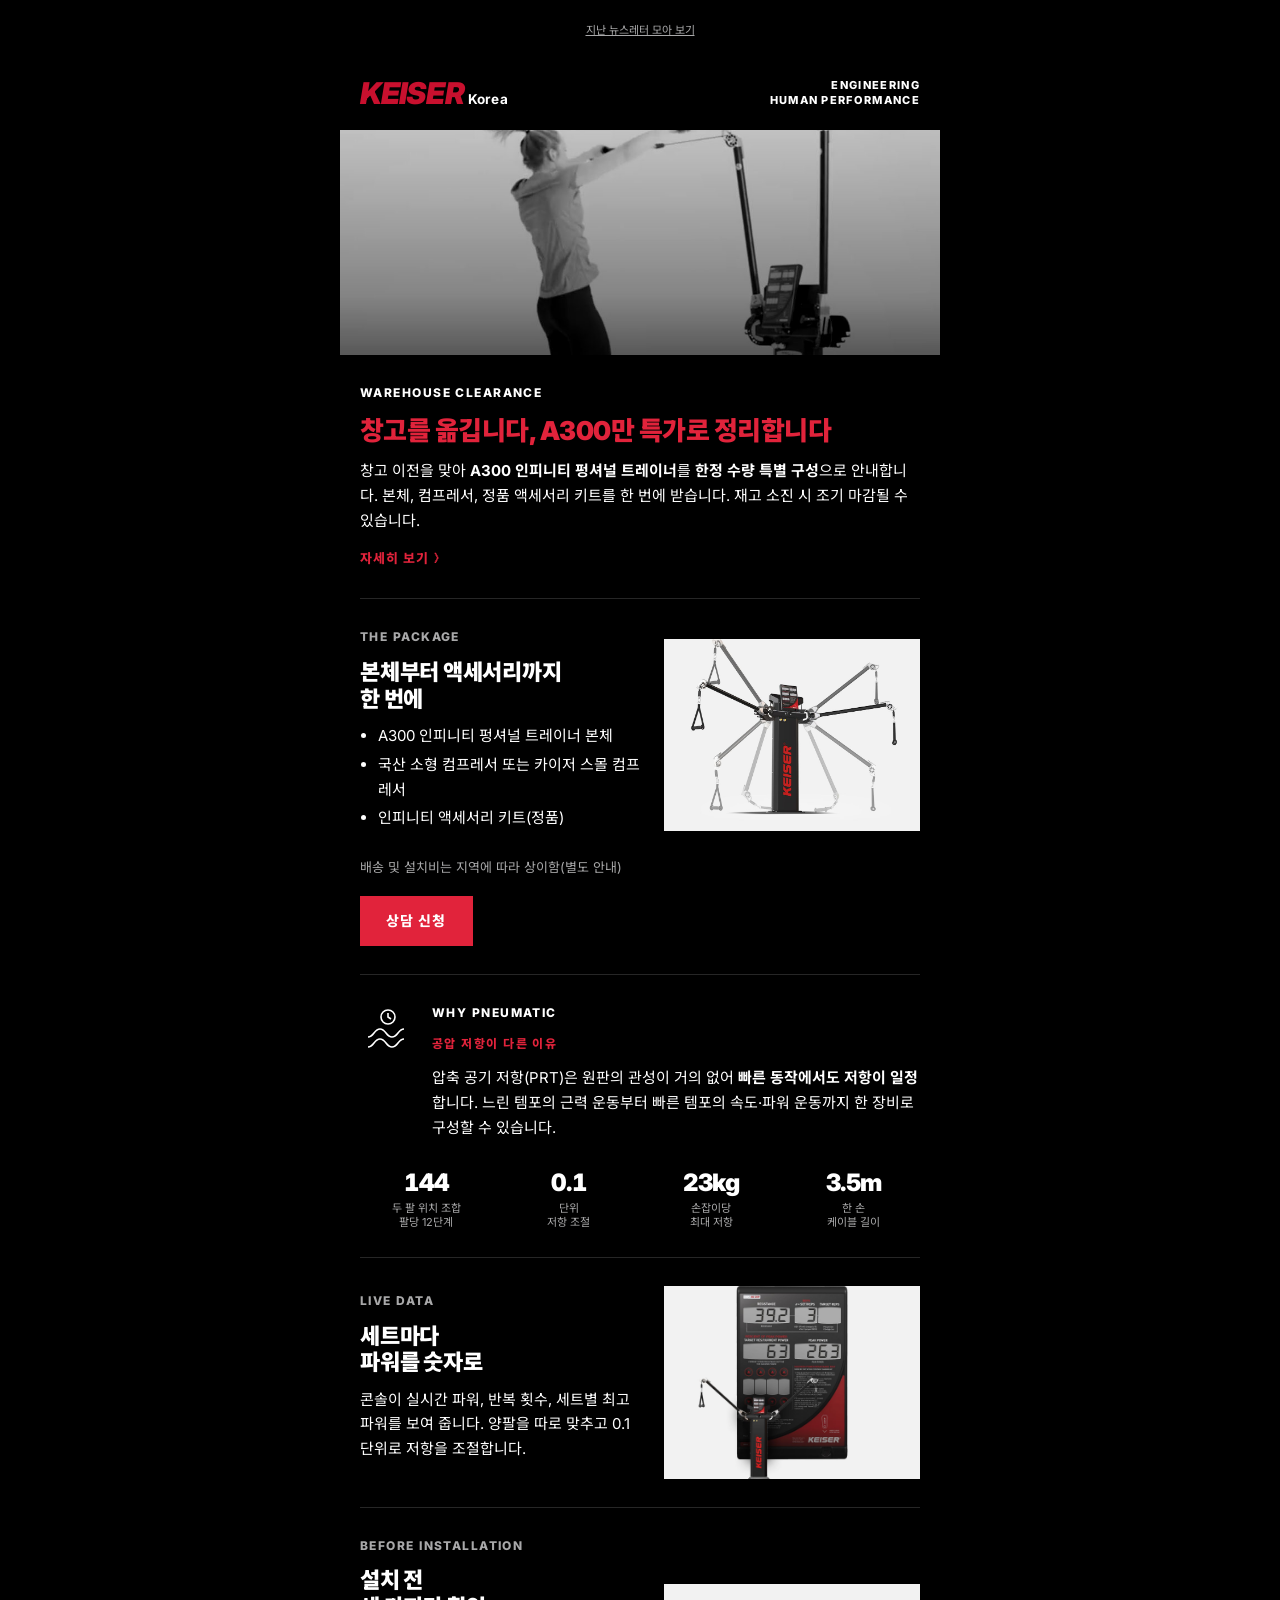
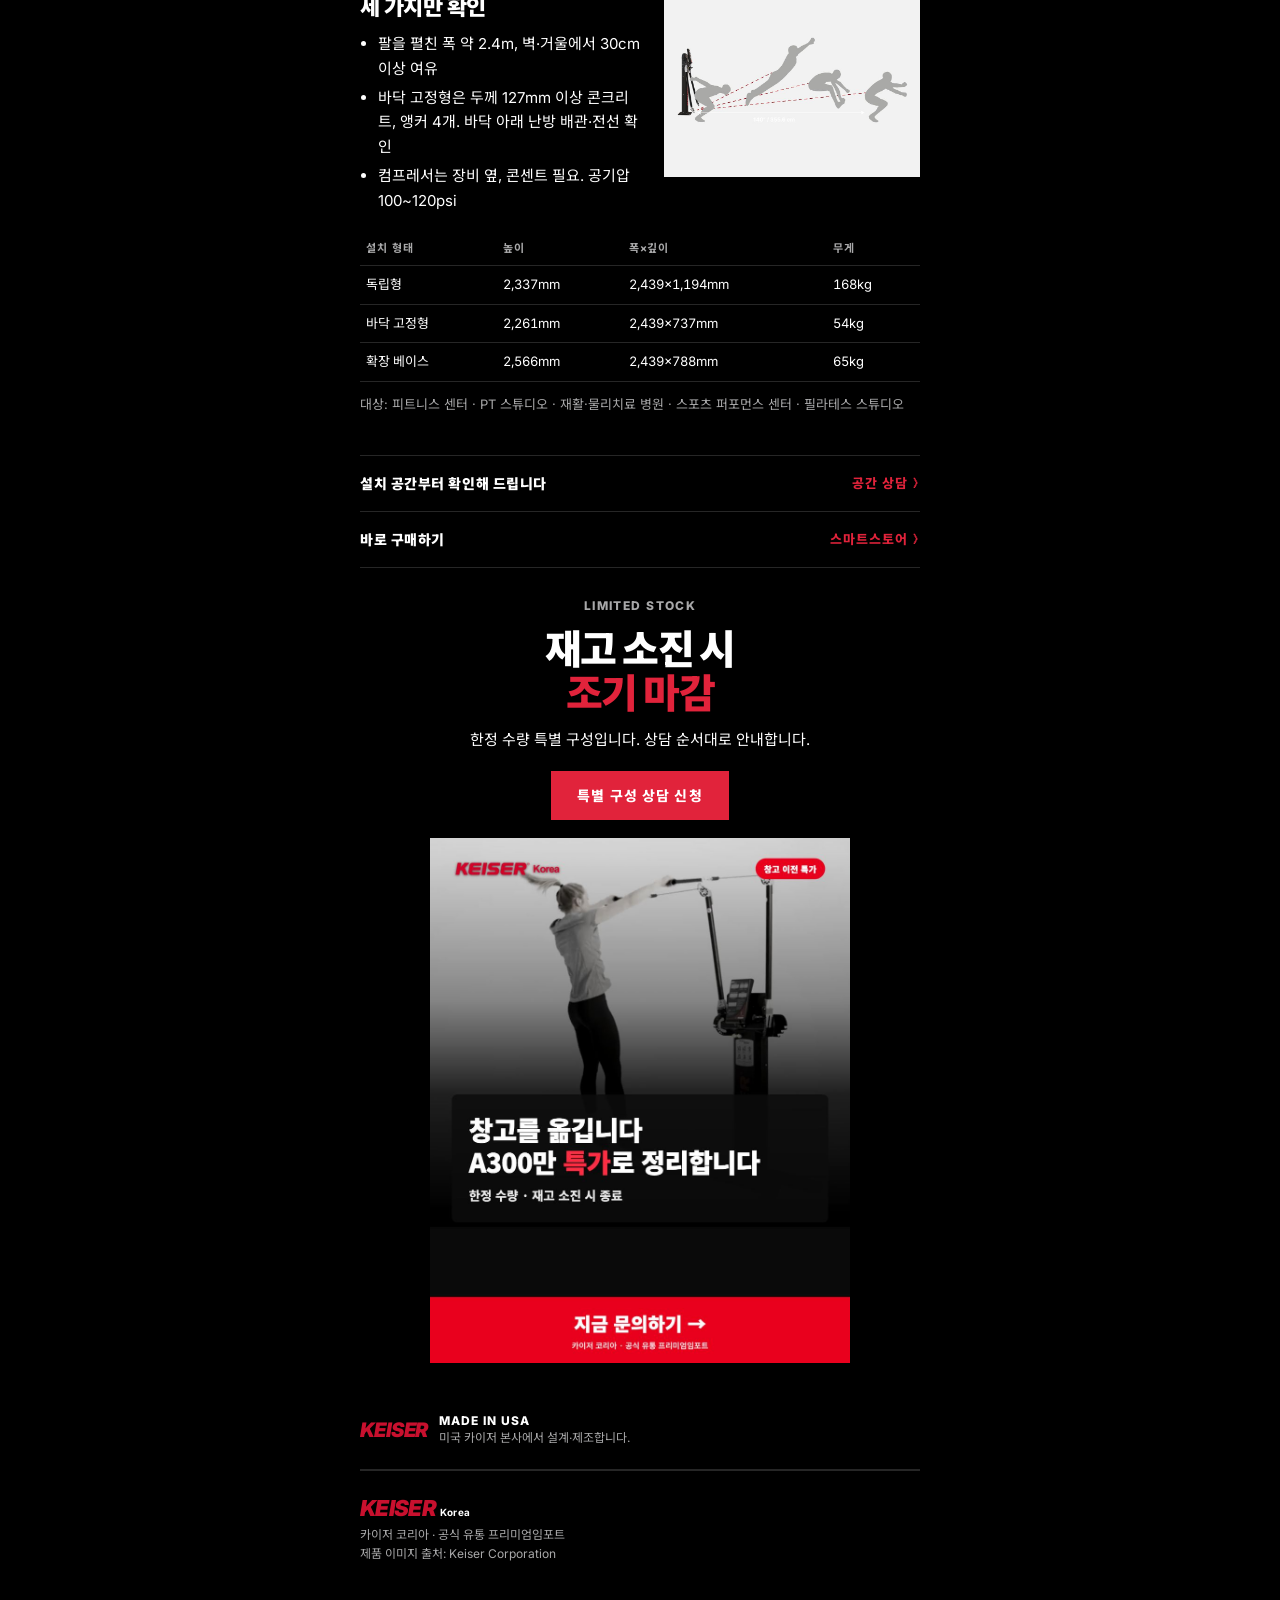
==== commit bf81d7a8: "A300 호를 본사 뉴스레터 구성(600px 1단·흑백 메인 사진·꼭지형)으로 재구성 Co-Authored-By: Claude Opus 5.5 <noreply@anthropic.c" ====
--- a/posts/2026-10-a300-promo.html
+++ b/posts/2026-10-a300-promo.html
@@ -4,81 +4,98 @@
 <link rel="preconnect" href="https://fonts.googleapis.com"><link rel="stylesheet" href="https://fonts.googleapis.com/css2?family=Inter:wght@400;700;800;900&family=Noto+Sans+KR:wght@400;700;900&display=swap">
 <link rel="stylesheet" href="../style.css"></head>
 <body>
-<header class="top"><a class="logo" href="../index.html">KEISER</a><a class="back" href="../index.html">← 뉴스레터 목록</a></header>
-<main class="main">
-<p class="eyebrow">Special Edition · 2026.10</p>
-<h1 class="hl"><span>창고를 옮깁니다</span><span class="r">A300만 특가로 정리합니다</span></h1>
-<p class="lead">A300 인피니티 펑셔널 트레이너, 한정 수량 특별 구성.</p>
-<p class="desc">본체, 컴프레서, 정품 액세서리 키트를 한 번에 안내합니다. 재고 소진 시 조기 마감될 수 있습니다.</p>
-<div class="btns"><a class="btn" href="https://forms.gle/bodjU5spn9jFuWScA">상담 신청</a></div>
-<img class="hero-img" src="img/2026-10-a300/promo-4x5.jpg" alt="창고를 옮깁니다, A300만 특가로 정리합니다 — 카이저 코리아 프로모션 이미지">
+<div class="wrap">
+<p class="pre"><a href="../index.html">지난 뉴스레터 모아 보기</a></p>
+<header class="head"><a class="logo" href="../index.html">KEISER<small>Korea</small></a><div class="tagline">Engineering<br>Human Performance</div></header>
 
-<section class="sec">
-<p class="eyebrow">The Package</p>
-<h2>패키지 구성</h2>
-<ul class="list">
-<li><b>01</b><span>A300 인피니티 펑셔널 트레이너 본체</span></li>
-<li><b>02</b><span>국산 소형 컴프레서 또는 카이저 스몰 컴프레서</span></li>
-<li><b>03</b><span>인피니티 액세서리 키트(정품)</span></li>
-</ul>
-<p class="note" style="margin-top:16px">배송 및 설치비는 지역에 따라 상이함(별도 안내)</p>
+<div class="full"><img src="img/2026-10-a300/main-bw.jpg" alt="A300 펑셔널 트레이너로 회전 동작을 하는 모습"></div>
+<section class="blk">
+<p class="eb">Warehouse Clearance</p>
+<h1 class="t-red">창고를 옮깁니다, A300만 특가로 정리합니다</h1>
+<p>창고 이전을 맞아 <b>A300 인피니티 펑셔널 트레이너</b>를 <b>한정 수량 특별 구성</b>으로 안내합니다. 본체, 컴프레서, 정품 액세서리 키트를 한 번에 받습니다. 재고 소진 시 조기 마감될 수 있습니다.</p>
+<a class="more" href="#package">자세히 보기 ⟩</a>
 </section>
 
-<section class="sec">
-<p class="eyebrow">Why A300</p>
-<h2>공기로 만드는 저항</h2>
-<div class="stack">
-<div class="split">
-<div class="ph"><img src="img/2026-10-a300/speed-power.jpg" alt="A300 펑셔널 트레이너 본체"></div>
-<div><span class="kicker">PRT</span><h3>빠른 동작에도 일정한 저항</h3><p>압축 공기 저항은 원판의 관성이 거의 없습니다. 느린 템포의 근력 운동부터 빠른 템포의 속도·파워 운동까지 한 장비로 구성할 수 있습니다.</p></div>
+<section class="blk" id="package">
+<div class="two">
+<div>
+<p class="eb g">The Package</p>
+<h2 class="t-up">본체부터 액세서리까지<br>한 번에</h2>
+<ul class="list">
+<li>A300 인피니티 펑셔널 트레이너 본체</li>
+<li>국산 소형 컴프레서 또는 카이저 스몰 컴프레서</li>
+<li>인피니티 액세서리 키트(정품)</li>
+</ul>
 </div>
-<div class="split rev">
 <div class="ph"><img src="img/2026-10-a300/versatility.jpg" alt="A300 팔 위치 조합"></div>
-<div><span class="kicker">144</span><h3>두 팔 위치 조합</h3><p>팔당 12단계, 양팔을 따로 맞춥니다. 운동마다 각도를 바꿔 쓰십시오.</p></div>
 </div>
-<div class="split">
-<div class="ph"><img src="img/2026-10-a300/precise.jpg" alt="A300 저항 조절 버튼"></div>
-<div><span class="kicker">0.1</span><h3>단위 저항 조절</h3><p>0부터 0.1(lb/kg) 단위로 올리고 내립니다. 손잡이당 최대 저항은 23kg(50lbs)입니다.</p></div>
+<p class="note" style="margin-top:14px">배송 및 설치비는 지역에 따라 상이함(별도 안내)</p>
+<a class="btn" href="https://forms.gle/bodjU5spn9jFuWScA">상담 신청</a>
+</section>
+
+<section class="blk">
+<div class="icon">
+<svg viewBox="0 0 56 56" aria-hidden="true"><path d="M8 34c6 0 6-8 12-8s6 8 12 8 6-8 12-8"/><path d="M8 44c6 0 6-8 12-8s6 8 12 8 6-8 12-8"/><circle cx="28" cy="14" r="7"/><path d="M28 10v4l3 2"/></svg>
+<div>
+<p class="eb">Why Pneumatic</p>
+<p class="eb" style="color:var(--link)">공압 저항이 다른 이유</p>
+<p>압축 공기 저항(PRT)은 원판의 관성이 거의 없어 <b>빠른 동작에서도 저항이 일정</b>합니다. 느린 템포의 근력 운동부터 빠른 템포의 속도·파워 운동까지 한 장비로 구성할 수 있습니다.</p>
 </div>
-<div class="split rev">
-<div class="ph"><img src="img/2026-10-a300/cable-length.jpg" alt="A300 케이블 길이로 가능한 동작 범위"></div>
-<div><span class="kicker">3,556<em>mm</em></span><h3>한 손 케이블 길이</h3><p>두 손은 각 1,778mm. 런지, 점프, 회전 동작까지 범위가 넉넉합니다.</p></div>
 </div>
-<div class="split">
-<div class="ph"><img src="img/2026-10-a300/console.jpg" alt="A300 콘솔 화면"></div>
-<div><span class="kicker">LIVE</span><h3>실시간 콘솔</h3><p>파워, 반복 횟수, 세트별 최고 파워를 보여 줍니다. 세트마다 수행을 숫자로 확인합니다. Made in USA.</p></div>
-</div>
+<div class="nums">
+<div><b>144</b><span>두 팔 위치 조합<br>팔당 12단계</span></div>
+<div><b>0.1</b><span>단위<br>저항 조절</span></div>
+<div><b>23kg</b><span>손잡이당<br>최대 저항</span></div>
+<div><b>3.5m</b><span>한 손<br>케이블 길이</span></div>
 </div>
 </section>
 
-<section class="sec">
-<p class="eyebrow">For</p>
-<h2>이런 곳에 맞습니다</h2>
-<p>피트니스 센터 · PT 스튜디오 · 재활·물리치료 병원 · 스포츠 퍼포먼스 센터 · 필라테스 스튜디오</p>
+<section class="blk">
+<div class="two">
+<div>
+<p class="eb g">Live Data</p>
+<h2 class="t-up">세트마다<br>파워를 숫자로</h2>
+<p>콘솔이 실시간 파워, 반복 횟수, 세트별 최고 파워를 보여 줍니다. 양팔을 따로 맞추고 0.1 단위로 저항을 조절합니다.</p>
+</div>
+<div class="ph"><img src="img/2026-10-a300/console.jpg" alt="A300 콘솔 화면"></div>
+</div>
 </section>
 
-<section class="sec">
-<p class="eyebrow">Installation</p>
-<h2>공간을 준비하실 때</h2>
-<ul class="facts">
-<li>팔을 펼친 폭이 약 2.4m입니다. 벽·거울에서 30cm 이상 여유를 두십시오.</li>
-<li>바닥 고정형은 두께 127mm 이상 콘크리트와 앵커 4개가 필요합니다. 바닥 아래 난방 배관·전선을 먼저 확인하십시오.</li>
-<li>컴프레서는 장비 옆에 두며 콘센트가 필요합니다. 공기압은 100~120psi이고, 120psi를 넘는 공기원은 연결하지 않습니다.</li>
+<section class="blk">
+<div class="two">
+<div>
+<p class="eb g">Before Installation</p>
+<h2 class="t-up">설치 전<br>세 가지만 확인</h2>
+<ul class="list">
+<li>팔을 펼친 폭 약 2.4m, 벽·거울에서 30cm 이상 여유</li>
+<li>바닥 고정형은 두께 127mm 이상 콘크리트, 앵커 4개. 바닥 아래 난방 배관·전선 확인</li>
+<li>컴프레서는 장비 옆, 콘센트 필요. 공기압 100~120psi</li>
 </ul>
-<div class="tw" style="margin-top:20px"><table>
+</div>
+<div class="ph"><img src="img/2026-10-a300/cable-length.jpg" alt="A300 케이블로 가능한 동작 범위"></div>
+</div>
+<div class="tw"><table>
 <tr><th>설치 형태</th><th>높이</th><th>폭×깊이</th><th>무게</th></tr>
 <tr><td>독립형</td><td>2,337mm</td><td>2,439×1,194mm</td><td>168kg</td></tr>
 <tr><td>바닥 고정형</td><td>2,261mm</td><td>2,439×737mm</td><td>54kg</td></tr>
 <tr><td>확장 베이스</td><td>2,566mm</td><td>2,439×788mm</td><td>65kg</td></tr>
 </table></div>
+<p class="note">대상: 피트니스 센터 · PT 스튜디오 · 재활·물리치료 병원 · 스포츠 퍼포먼스 센터 · 필라테스 스튜디오</p>
 </section>
 
-<section class="sec">
-<p class="eyebrow">How to Order</p>
-<h2>진행 순서</h2>
-<ol class="steps"><li><span>STEP 1</span>상담 신청</li><li><span>STEP 2</span>공간 확인</li><li><span>STEP 3</span>배송·설치</li></ol>
-<div class="btns"><a class="btn" href="https://forms.gle/bodjU5spn9jFuWScA">상담 신청</a><a class="btn ghost" href="https://smartstore.naver.com/htvshop/products/13494834511">스마트스토어</a></div>
+<div class="bar"><strong>설치 공간부터 확인해 드립니다</strong><a class="more" href="https://forms.gle/bodjU5spn9jFuWScA">공간 상담 ⟩</a></div>
+<div class="bar"><strong>바로 구매하기</strong><a class="more" href="https://smartstore.naver.com/htvshop/products/13494834511">스마트스토어 ⟩</a></div>
+
+<section class="blk" style="text-align:center">
+<p class="eb g">Limited Stock</p>
+<p class="big">재고 소진 시<br><span class="r">조기 마감</span></p>
+<p>한정 수량 특별 구성입니다. 상담 순서대로 안내합니다.</p>
+<a class="btn" href="https://forms.gle/bodjU5spn9jFuWScA">특별 구성 상담 신청</a>
+<img class="promo" src="img/2026-10-a300/promo-4x5.jpg" alt="창고를 옮깁니다, A300만 특가로 정리합니다 — 카이저 코리아 프로모션 이미지">
 </section>
-</main>
-<footer class="foot"><a class="logo" href="../index.html">KEISER</a><br>카이저 코리아 · 공식 유통 프리미엄임포트</footer>
+
+<div class="made"><span class="logo" style="font-size:20px">KEISER</span><p>Made in USA<span>미국 카이저 본사에서 설계·제조합니다.</span></p></div>
+
+<footer class="foot"><a class="logo" href="../index.html">KEISER<small>Korea</small></a><br>카이저 코리아 · 공식 유통 프리미엄임포트<br>제품 이미지 출처: Keiser Corporation</footer>
+</div>
 </body></html>
--- a/style.css
+++ b/style.css
@@ -1,50 +1,48 @@
-/* 카이저 본사 톤: 전면 검정, Inter 굵은 대문자 헤드라인(1행 흰색/2행 빨강), 카드 없이 여백으로 구분, 사각 빨강 버튼 */
-:root{--bg:#000;--fg:#fff;--sub:#a9a8a9;--line:#252525;--red:#c8102e;--display:"Inter","Noto Sans KR","Apple SD Gothic Neo",Arial,sans-serif}
+/* 카이저 본사 뉴스레터 톤: 600px 1단, 위부터 끝까지 검정, Inter 하나, 꼭지마다 짧은 본문 + 빨간 링크/사각 버튼, 둥근 모서리·그림자 없음 */
+:root{--bg:#000;--fg:#fff;--sub:#a8a8a9;--line:#262626;--red:#c8102e;--link:#e1233b;--ph:#f2f2f2;--font:"Inter","Noto Sans KR","Apple SD Gothic Neo",Arial,sans-serif}
 *{box-sizing:border-box}
-body{margin:0;background:var(--bg);color:var(--fg);font-family:var(--display);font-size:16px;line-height:1.7;-webkit-font-smoothing:antialiased}
-a{color:var(--red)}img{max-width:100%;display:block}
-.top,.main,.foot{max-width:720px;margin:0 auto;padding-left:max(20px,env(safe-area-inset-left,0px));padding-right:max(20px,env(safe-area-inset-right,0px))}
-.top{padding-block:20px;display:flex;justify-content:space-between;align-items:center;gap:12px}
-.logo{color:var(--red);font-weight:900;font-style:italic;font-size:26px;letter-spacing:-.02em;text-decoration:none}
-.top .back{color:var(--sub);font-size:13px;text-decoration:none}
-.main{padding-block:24px 56px}
-.eyebrow{color:var(--red);font-size:12px;font-weight:800;letter-spacing:.14em;text-transform:uppercase;margin:0 0 10px}
-.hl{font-weight:900;font-size:clamp(30px,7.5vw,52px);line-height:1.12;letter-spacing:-.03em;text-transform:uppercase;margin:0 0 18px;text-wrap:balance}
-.hl span{display:block}.hl .r{color:var(--red)}
-.lead{font-weight:700;font-size:19px;margin:0 0 6px}
-.desc{color:var(--sub);font-weight:400;margin:0}
-.btn{display:inline-block;background:var(--red);color:#fff;font-weight:800;font-size:15px;letter-spacing:.06em;text-transform:uppercase;padding:14px 28px;text-decoration:none;border-radius:0}
-.btn.ghost{background:transparent;border:2px solid var(--fg);color:var(--fg)}
-.btns{display:flex;flex-wrap:wrap;gap:12px;margin-top:28px}
-.sec{border-top:1px solid var(--line);margin-top:48px;padding-top:32px}
-.sec h2{font-weight:900;font-size:24px;letter-spacing:-.02em;margin:0 0 16px;text-transform:uppercase}
-.sec p{margin:0 0 12px}
-.list{list-style:none;padding:0;margin:0;display:grid;gap:14px}
-.list li{display:grid;grid-template-columns:3.2em 1fr;gap:12px;align-items:baseline}
-.list b{color:var(--red);font-weight:900}
-.nums{display:grid;grid-template-columns:repeat(2,minmax(0,1fr));gap:28px 20px;margin:8px 0 24px}
-.nums .n{display:block;font-weight:900;font-size:clamp(34px,9vw,48px);line-height:1;letter-spacing:-.03em;font-variant-numeric:tabular-nums}
-.nums .n em{font-style:normal;color:var(--red);font-size:.5em;margin-left:2px}
-.nums small{color:var(--sub);font-size:14px}
-.facts{color:var(--sub);padding-left:18px;margin:0}.facts li{margin:6px 0}.facts b{color:var(--fg)}
-.tw{overflow-x:auto}table{border-collapse:collapse;width:100%;font-size:14px;font-variant-numeric:tabular-nums}
-th,td{border-bottom:1px solid var(--line);padding:10px 8px;text-align:left;white-space:nowrap}th{color:var(--sub);font-weight:700;font-size:12px;letter-spacing:.08em;text-transform:uppercase}
-.steps{list-style:none;padding:0;margin:0;display:grid;grid-template-columns:repeat(3,minmax(0,1fr));gap:12px}
-.steps li{border-top:3px solid var(--red);padding-top:10px;font-weight:800}.steps span{display:block;color:var(--sub);font-size:12px;letter-spacing:.1em}
-.note{color:var(--sub);font-size:14px}
-.foot{border-top:1px solid var(--line);padding-block:28px 40px;color:var(--sub);font-size:13px}
-.foot .logo{font-size:20px;display:inline-block;margin-bottom:8px}
-.issues{list-style:none;padding:0;margin:24px 0 0}.issues li{border-top:1px solid var(--line);padding:18px 0}
+body{margin:0;background:var(--bg);color:var(--fg);font-family:var(--font);font-size:15px;line-height:1.65;-webkit-font-smoothing:antialiased}
+a{color:var(--link)}img{max-width:100%;display:block}
+.wrap{max-width:600px;margin:0 auto;padding-left:max(20px,env(safe-area-inset-left,0px));padding-right:max(20px,env(safe-area-inset-right,0px))}
+.pre{color:var(--sub);font-size:11px;text-align:center;padding-block:10px}
+.pre a{color:var(--sub)}
+.head{display:flex;align-items:center;justify-content:space-between;gap:12px;padding-block:18px 22px}
+.logo{color:var(--red);font-weight:900;font-style:italic;font-size:30px;letter-spacing:-.03em;text-decoration:none;line-height:1}
+.logo small{font-size:.45em;font-style:normal;color:var(--fg);letter-spacing:.02em;margin-left:4px;font-weight:700}
+.tagline{color:var(--fg);font-size:11px;font-weight:800;letter-spacing:.12em;text-transform:uppercase;line-height:1.35;text-align:right}
+.full{margin-left:calc(-1*max(20px,env(safe-area-inset-left,0px)));margin-right:calc(-1*max(20px,env(safe-area-inset-right,0px)))}
+.full img{width:100%}
+.blk{padding-block:28px;border-bottom:1px solid var(--line)}
+.blk:last-of-type{border-bottom:0}
+.eb{font-size:12px;font-weight:800;letter-spacing:.12em;text-transform:uppercase;color:var(--fg);margin:0 0 8px}
+.eb.g{color:var(--sub)}
+.t-red{color:var(--link);font-weight:900;font-size:26px;line-height:1.25;letter-spacing:-.02em;margin:0 0 12px;text-wrap:balance}
+.t-up{font-weight:900;font-size:22px;line-height:1.2;letter-spacing:-.01em;text-transform:uppercase;margin:0 0 12px;text-wrap:balance}
+.blk p{margin:0 0 12px}.blk p b{color:var(--fg)}
+.more{color:var(--link);font-weight:800;font-size:13px;letter-spacing:.08em;text-transform:uppercase;text-decoration:none}
+.btn{display:inline-block;background:var(--link);color:#fff;font-weight:800;font-size:14px;letter-spacing:.08em;text-transform:uppercase;padding:13px 26px;text-decoration:none;margin-top:6px}
+.two{display:grid;grid-template-columns:minmax(0,1.1fr) minmax(0,1fr);gap:22px;align-items:center}
+.ph{background:var(--ph);aspect-ratio:4/3;overflow:hidden}.ph img{width:100%;height:100%;object-fit:contain}
+.list{margin:0 0 12px;padding-left:18px}.list li{margin:4px 0}
+.icon{display:grid;grid-template-columns:56px minmax(0,1fr);gap:16px;align-items:start}
+.icon svg{width:56px;height:56px;stroke:var(--fg);fill:none;stroke-width:1.6}
+.nums{display:grid;grid-template-columns:repeat(4,minmax(0,1fr));gap:10px;margin:18px 0 0;text-align:center}
+.nums b{display:block;font-size:24px;font-weight:900;letter-spacing:-.02em;font-variant-numeric:tabular-nums;line-height:1.1}
+.nums span{color:var(--sub);font-size:11px;line-height:1.3;display:block;margin-top:4px}
+.bar{display:flex;align-items:center;justify-content:space-between;gap:14px;flex-wrap:wrap;padding-block:16px;border-bottom:1px solid var(--line)}
+.bar strong{font-weight:900;text-transform:uppercase;font-size:14px;letter-spacing:.04em}
+.big{font-weight:900;font-size:clamp(30px,8vw,40px);line-height:1.1;letter-spacing:-.03em;margin:0 0 10px}
+.big .r{color:var(--link)}
+.made{display:flex;gap:12px;align-items:center;padding-block:22px;border-bottom:1px solid var(--line)}
+.made p{margin:0;font-size:12px;font-weight:800;letter-spacing:.08em;text-transform:uppercase;line-height:1.4}
+.made p span{display:block;color:var(--sub);font-weight:400;letter-spacing:0;text-transform:none}
+.tw{overflow-x:auto;margin:6px 0 12px}table{border-collapse:collapse;width:100%;font-size:13px;font-variant-numeric:tabular-nums}
+th,td{border-bottom:1px solid var(--line);padding:8px 6px;text-align:left;white-space:nowrap}th{color:var(--sub);font-weight:700;font-size:11px;letter-spacing:.08em;text-transform:uppercase}
+.note{color:var(--sub);font-size:13px}
+.promo{max-width:420px;margin:18px auto 0}
+.foot{padding-block:26px 40px;color:var(--sub);font-size:12px;border-top:1px solid var(--line)}
+.foot .logo{font-size:22px;display:inline-block;margin-bottom:6px}
+.issues{list-style:none;padding:0;margin:8px 0 0}.issues li{border-top:1px solid var(--line);padding:18px 0}
 .issues a{color:var(--fg);font-weight:800;font-size:18px;text-decoration:none}.issues .d{display:block;color:var(--sub);font-size:13px}
 a:focus-visible{outline:3px solid var(--fg);outline-offset:3px}
-.split{display:grid;grid-template-columns:minmax(0,1fr) minmax(0,1fr);gap:28px;align-items:center}
-.split.rev .ph{order:2}
-.ph{background:#f2f2f2;aspect-ratio:1/1;display:flex;align-items:center;justify-content:center;overflow:hidden;max-width:100%}
-.ph img{width:100%;height:100%;object-fit:contain}
-.hero-img{margin:28px 0 0;max-width:420px}
-.kicker{font-weight:900;font-size:40px;line-height:1;letter-spacing:-.03em;display:block;margin-bottom:8px;font-variant-numeric:tabular-nums}
-.kicker em{font-style:normal;color:var(--red);font-size:.5em;margin-left:2px}
-.split h3{font-weight:900;font-size:20px;margin:0 0 8px;text-transform:uppercase;letter-spacing:-.01em}
-.split p{color:var(--sub);margin:0}
-.stack{display:grid;gap:40px}
-@media(max-width:560px){.split{grid-template-columns:1fr;gap:16px}.split.rev .ph{order:0}}
+@media(max-width:520px){.two{grid-template-columns:1fr}.nums{grid-template-columns:repeat(2,minmax(0,1fr));gap:16px}.tagline{font-size:9px}}
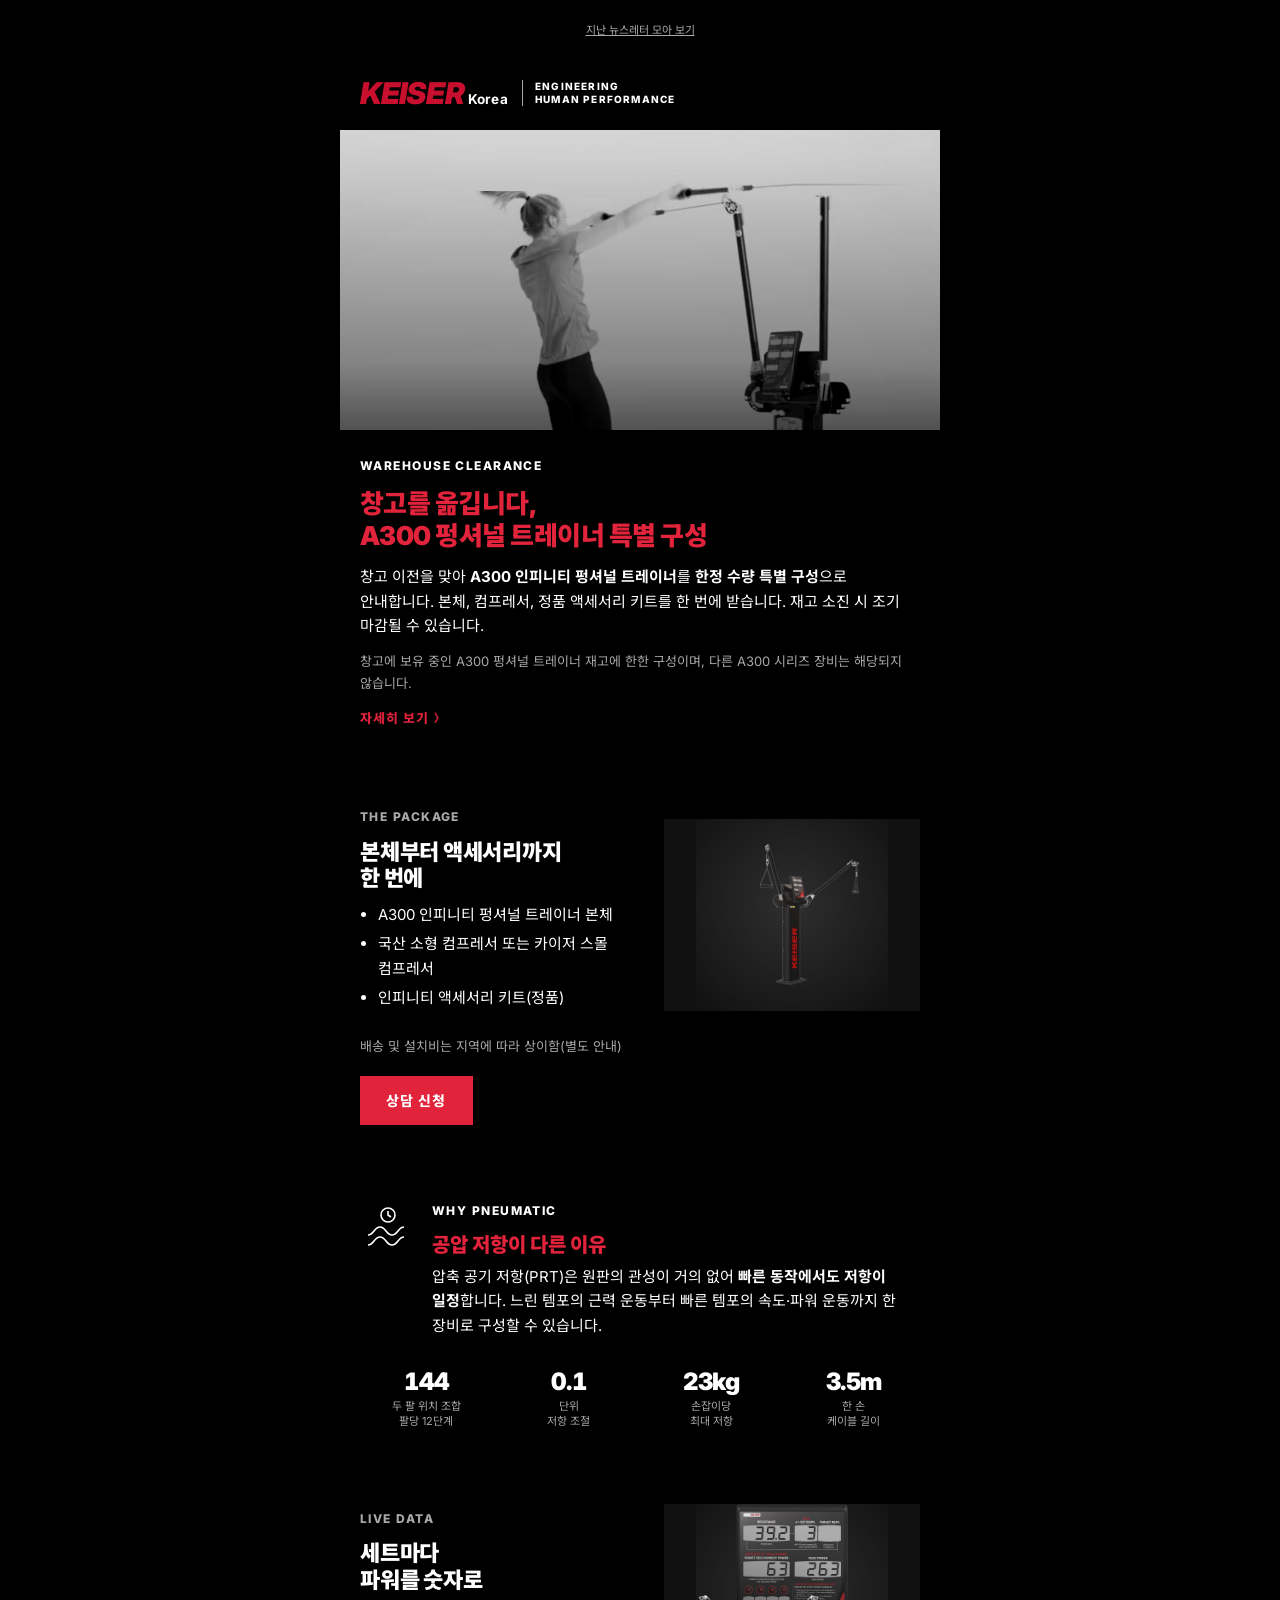
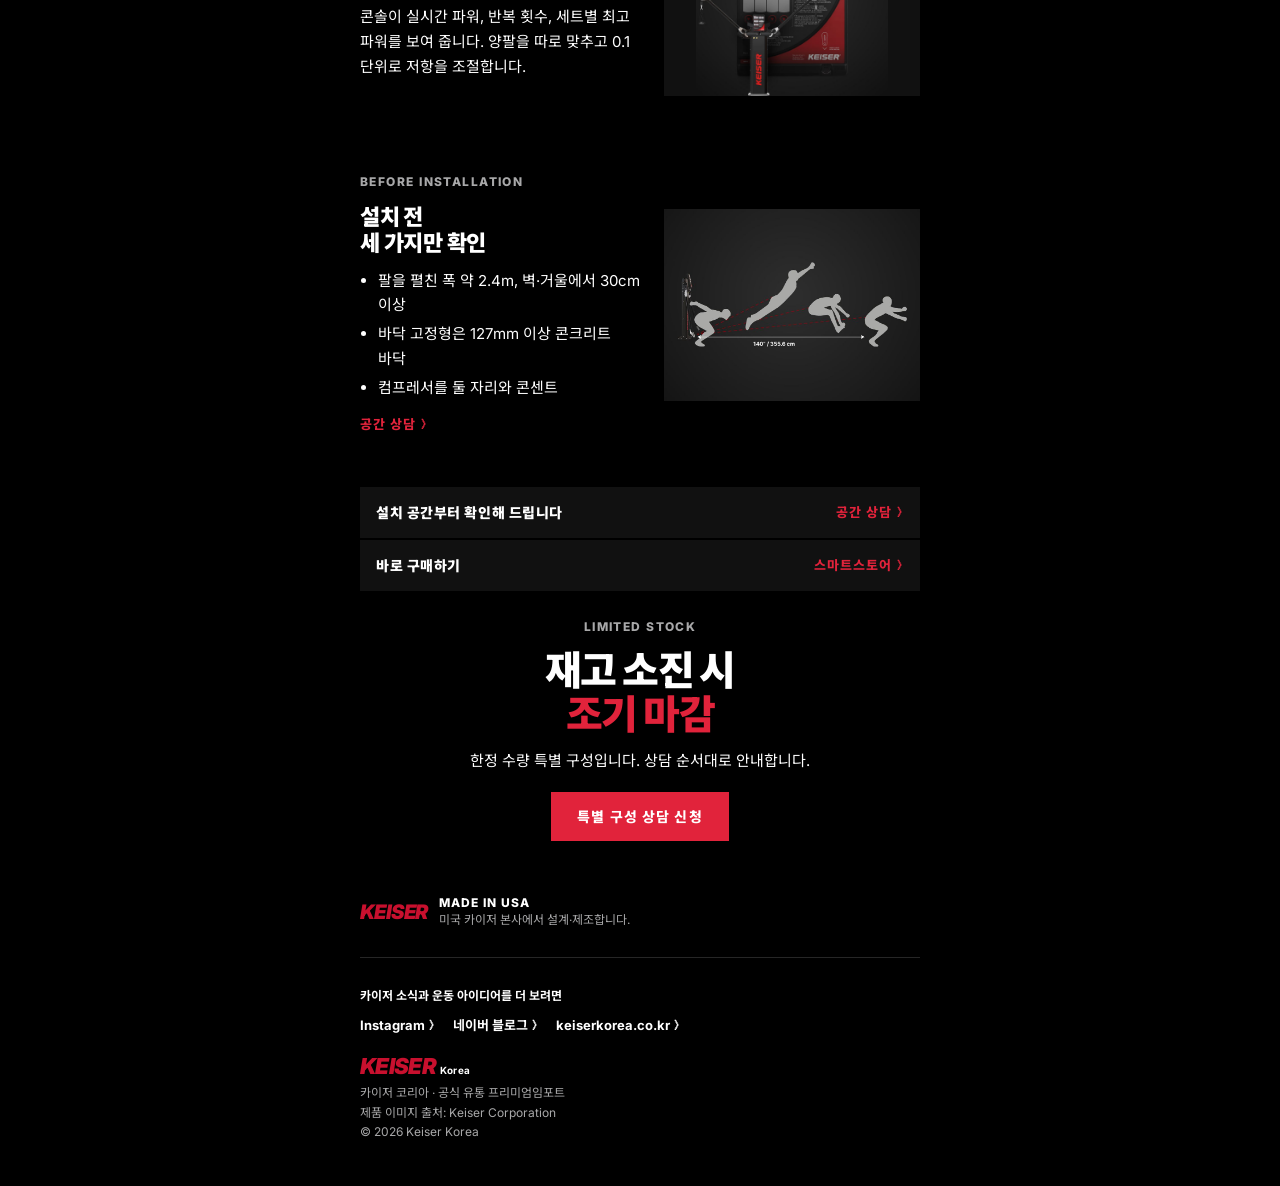
==== commit a427b1ec: "A300 호: 헤드라인을 'A300 펑셔널 트레이너 특별 구성'으로 변경, 본사 톤 점검 사항 반영 Co-Authored-By: Claude Opus 5.5 <noreply@ant" ====
--- a/posts/2026-10-a300-promo.html
+++ b/posts/2026-10-a300-promo.html
@@ -1,6 +1,6 @@
 <!doctype html>
 <html lang="ko"><head><meta charset="utf-8"><meta name="viewport" content="width=device-width,initial-scale=1,viewport-fit=cover">
-<title>창고를 옮깁니다, A300만 특가로 정리합니다 | 카이저 뉴스레터</title>
+<title>창고를 옮깁니다, A300 펑셔널 트레이너 특별 구성 | 카이저 뉴스레터</title>
 <link rel="preconnect" href="https://fonts.googleapis.com"><link rel="stylesheet" href="https://fonts.googleapis.com/css2?family=Inter:wght@400;700;800;900&family=Noto+Sans+KR:wght@400;700;900&display=swap">
 <link rel="stylesheet" href="../style.css"></head>
 <body>
@@ -11,8 +11,9 @@
 <div class="full"><img src="img/2026-10-a300/main-bw.jpg" alt="A300 펑셔널 트레이너로 회전 동작을 하는 모습"></div>
 <section class="blk">
 <p class="eb">Warehouse Clearance</p>
-<h1 class="t-red">창고를 옮깁니다, A300만 특가로 정리합니다</h1>
+<h1 class="t-red">창고를 옮깁니다,<br>A300 펑셔널 트레이너 특별 구성</h1>
 <p>창고 이전을 맞아 <b>A300 인피니티 펑셔널 트레이너</b>를 <b>한정 수량 특별 구성</b>으로 안내합니다. 본체, 컴프레서, 정품 액세서리 키트를 한 번에 받습니다. 재고 소진 시 조기 마감될 수 있습니다.</p>
+<p class="note">창고에 보유 중인 A300 펑셔널 트레이너 재고에 한한 구성이며, 다른 A300 시리즈 장비는 해당되지 않습니다.</p>
 <a class="more" href="#package">자세히 보기 ⟩</a>
 </section>
 
@@ -27,7 +28,7 @@
 <li>인피니티 액세서리 키트(정품)</li>
 </ul>
 </div>
-<div class="ph"><img src="img/2026-10-a300/versatility.jpg" alt="A300 팔 위치 조합"></div>
+<div class="ph"><img src="img/2026-10-a300/package.jpg" alt="A300 펑셔널 트레이너 본체"></div>
 </div>
 <p class="note" style="margin-top:14px">배송 및 설치비는 지역에 따라 상이함(별도 안내)</p>
 <a class="btn" href="https://forms.gle/bodjU5spn9jFuWScA">상담 신청</a>
@@ -38,7 +39,7 @@
 <svg viewBox="0 0 56 56" aria-hidden="true"><path d="M8 34c6 0 6-8 12-8s6 8 12 8 6-8 12-8"/><path d="M8 44c6 0 6-8 12-8s6 8 12 8 6-8 12-8"/><circle cx="28" cy="14" r="7"/><path d="M28 10v4l3 2"/></svg>
 <div>
 <p class="eb">Why Pneumatic</p>
-<p class="eb" style="color:var(--link)">공압 저항이 다른 이유</p>
+<h2 class="t-up kr" style="color:var(--link);font-size:20px;margin-bottom:8px">공압 저항이 다른 이유</h2>
 <p>압축 공기 저항(PRT)은 원판의 관성이 거의 없어 <b>빠른 동작에서도 저항이 일정</b>합니다. 느린 템포의 근력 운동부터 빠른 템포의 속도·파워 운동까지 한 장비로 구성할 수 있습니다.</p>
 </div>
 </div>
@@ -67,35 +68,31 @@
 <p class="eb g">Before Installation</p>
 <h2 class="t-up">설치 전<br>세 가지만 확인</h2>
 <ul class="list">
-<li>팔을 펼친 폭 약 2.4m, 벽·거울에서 30cm 이상 여유</li>
-<li>바닥 고정형은 두께 127mm 이상 콘크리트, 앵커 4개. 바닥 아래 난방 배관·전선 확인</li>
-<li>컴프레서는 장비 옆, 콘센트 필요. 공기압 100~120psi</li>
+<li>팔을 펼친 폭 약 2.4m, 벽·거울에서 30cm 이상</li>
+<li>바닥 고정형은 127mm 이상 콘크리트 바닥</li>
+<li>컴프레서를 둘 자리와 콘센트</li>
 </ul>
+<a class="more" href="https://forms.gle/bodjU5spn9jFuWScA">공간 상담 ⟩</a>
 </div>
 <div class="ph"><img src="img/2026-10-a300/cable-length.jpg" alt="A300 케이블로 가능한 동작 범위"></div>
 </div>
-<div class="tw"><table>
-<tr><th>설치 형태</th><th>높이</th><th>폭×깊이</th><th>무게</th></tr>
-<tr><td>독립형</td><td>2,337mm</td><td>2,439×1,194mm</td><td>168kg</td></tr>
-<tr><td>바닥 고정형</td><td>2,261mm</td><td>2,439×737mm</td><td>54kg</td></tr>
-<tr><td>확장 베이스</td><td>2,566mm</td><td>2,439×788mm</td><td>65kg</td></tr>
-</table></div>
-<p class="note">대상: 피트니스 센터 · PT 스튜디오 · 재활·물리치료 병원 · 스포츠 퍼포먼스 센터 · 필라테스 스튜디오</p>
 </section>
 
-<div class="bar"><strong>설치 공간부터 확인해 드립니다</strong><a class="more" href="https://forms.gle/bodjU5spn9jFuWScA">공간 상담 ⟩</a></div>
-<div class="bar"><strong>바로 구매하기</strong><a class="more" href="https://smartstore.naver.com/htvshop/products/13494834511">스마트스토어 ⟩</a></div>
+<div class="bars"><div class="bar"><strong class="kr">설치 공간부터 확인해 드립니다</strong><a class="more" href="https://forms.gle/bodjU5spn9jFuWScA">공간 상담 ⟩</a></div>
+<div class="bar"><strong class="kr">바로 구매하기</strong><a class="more" href="https://smartstore.naver.com/htvshop/products/13494834511">스마트스토어 ⟩</a></div></div>
 
 <section class="blk" style="text-align:center">
 <p class="eb g">Limited Stock</p>
 <p class="big">재고 소진 시<br><span class="r">조기 마감</span></p>
 <p>한정 수량 특별 구성입니다. 상담 순서대로 안내합니다.</p>
 <a class="btn" href="https://forms.gle/bodjU5spn9jFuWScA">특별 구성 상담 신청</a>
-<img class="promo" src="img/2026-10-a300/promo-4x5.jpg" alt="창고를 옮깁니다, A300만 특가로 정리합니다 — 카이저 코리아 프로모션 이미지">
 </section>
 
 <div class="made"><span class="logo" style="font-size:20px">KEISER</span><p>Made in USA<span>미국 카이저 본사에서 설계·제조합니다.</span></p></div>
 
-<footer class="foot"><a class="logo" href="../index.html">KEISER<small>Korea</small></a><br>카이저 코리아 · 공식 유통 프리미엄임포트<br>제품 이미지 출처: Keiser Corporation</footer>
+<footer class="foot">
+<p style="margin:0;color:var(--fg);font-weight:700">카이저 소식과 운동 아이디어를 더 보려면</p>
+<div class="sns"><a href="https://www.instagram.com/keiserkorea_official/">Instagram ⟩</a><a href="https://blog.naver.com/pikorea_">네이버 블로그 ⟩</a><a href="https://keiserkorea.co.kr">keiserkorea.co.kr ⟩</a></div>
+<a class="logo" href="../index.html">KEISER<small>Korea</small></a><br>카이저 코리아 · 공식 유통 프리미엄임포트<br>제품 이미지 출처: Keiser Corporation<br>© 2026 Keiser Korea</footer>
 </div>
 </body></html>
--- a/style.css
+++ b/style.css
@@ -1,19 +1,19 @@
 /* 카이저 본사 뉴스레터 톤: 600px 1단, 위부터 끝까지 검정, Inter 하나, 꼭지마다 짧은 본문 + 빨간 링크/사각 버튼, 둥근 모서리·그림자 없음 */
 :root{--bg:#000;--fg:#fff;--sub:#a8a8a9;--line:#262626;--red:#c8102e;--link:#e1233b;--ph:#f2f2f2;--font:"Inter","Noto Sans KR","Apple SD Gothic Neo",Arial,sans-serif}
 *{box-sizing:border-box}
-body{margin:0;background:var(--bg);color:var(--fg);font-family:var(--font);font-size:15px;line-height:1.65;-webkit-font-smoothing:antialiased}
+body{margin:0;word-break:keep-all;overflow-wrap:break-word;background:var(--bg);color:var(--fg);font-family:var(--font);font-size:15px;line-height:1.65;-webkit-font-smoothing:antialiased}
 a{color:var(--link)}img{max-width:100%;display:block}
 .wrap{max-width:600px;margin:0 auto;padding-left:max(20px,env(safe-area-inset-left,0px));padding-right:max(20px,env(safe-area-inset-right,0px))}
 .pre{color:var(--sub);font-size:11px;text-align:center;padding-block:10px}
 .pre a{color:var(--sub)}
-.head{display:flex;align-items:center;justify-content:space-between;gap:12px;padding-block:18px 22px}
+.head{display:flex;align-items:center;gap:14px;padding-block:18px 22px}
 .logo{color:var(--red);font-weight:900;font-style:italic;font-size:30px;letter-spacing:-.03em;text-decoration:none;line-height:1}
 .logo small{font-size:.45em;font-style:normal;color:var(--fg);letter-spacing:.02em;margin-left:4px;font-weight:700}
-.tagline{color:var(--fg);font-size:11px;font-weight:800;letter-spacing:.12em;text-transform:uppercase;line-height:1.35;text-align:right}
+.tagline{color:var(--fg);font-size:10px;font-weight:800;letter-spacing:.12em;text-transform:uppercase;line-height:1.3;border-left:1px solid var(--sub);padding-left:12px}
 .full{margin-left:calc(-1*max(20px,env(safe-area-inset-left,0px)));margin-right:calc(-1*max(20px,env(safe-area-inset-right,0px)))}
 .full img{width:100%}
-.blk{padding-block:28px;border-bottom:1px solid var(--line)}
-.blk:last-of-type{border-bottom:0}
+.blk{padding-block:26px}
+.blk+.blk{margin-top:24px}
 .eb{font-size:12px;font-weight:800;letter-spacing:.12em;text-transform:uppercase;color:var(--fg);margin:0 0 8px}
 .eb.g{color:var(--sub)}
 .t-red{color:var(--link);font-weight:900;font-size:26px;line-height:1.25;letter-spacing:-.02em;margin:0 0 12px;text-wrap:balance}
@@ -22,25 +22,28 @@
 .more{color:var(--link);font-weight:800;font-size:13px;letter-spacing:.08em;text-transform:uppercase;text-decoration:none}
 .btn{display:inline-block;background:var(--link);color:#fff;font-weight:800;font-size:14px;letter-spacing:.08em;text-transform:uppercase;padding:13px 26px;text-decoration:none;margin-top:6px}
 .two{display:grid;grid-template-columns:minmax(0,1.1fr) minmax(0,1fr);gap:22px;align-items:center}
-.ph{background:var(--ph);aspect-ratio:4/3;overflow:hidden}.ph img{width:100%;height:100%;object-fit:contain}
+.ph{background:#111;aspect-ratio:4/3;overflow:hidden}.ph img{width:100%;height:100%;object-fit:contain}
 .list{margin:0 0 12px;padding-left:18px}.list li{margin:4px 0}
 .icon{display:grid;grid-template-columns:56px minmax(0,1fr);gap:16px;align-items:start}
 .icon svg{width:56px;height:56px;stroke:var(--fg);fill:none;stroke-width:1.6}
 .nums{display:grid;grid-template-columns:repeat(4,minmax(0,1fr));gap:10px;margin:18px 0 0;text-align:center}
 .nums b{display:block;font-size:24px;font-weight:900;letter-spacing:-.02em;font-variant-numeric:tabular-nums;line-height:1.1}
 .nums span{color:var(--sub);font-size:11px;line-height:1.3;display:block;margin-top:4px}
-.bar{display:flex;align-items:center;justify-content:space-between;gap:14px;flex-wrap:wrap;padding-block:16px;border-bottom:1px solid var(--line)}
+.bar{display:flex;align-items:center;justify-content:space-between;gap:14px;flex-wrap:wrap;padding-block:14px}
+.bars{margin-top:24px;display:grid;gap:2px}.bars .bar{background:#111;padding-left:16px;padding-right:16px}
 .bar strong{font-weight:900;text-transform:uppercase;font-size:14px;letter-spacing:.04em}
 .big{font-weight:900;font-size:clamp(30px,8vw,40px);line-height:1.1;letter-spacing:-.03em;margin:0 0 10px}
 .big .r{color:var(--link)}
-.made{display:flex;gap:12px;align-items:center;padding-block:22px;border-bottom:1px solid var(--line)}
+.made{display:flex;gap:12px;align-items:center;padding-block:28px}
 .made p{margin:0;font-size:12px;font-weight:800;letter-spacing:.08em;text-transform:uppercase;line-height:1.4}
 .made p span{display:block;color:var(--sub);font-weight:400;letter-spacing:0;text-transform:none}
 .tw{overflow-x:auto;margin:6px 0 12px}table{border-collapse:collapse;width:100%;font-size:13px;font-variant-numeric:tabular-nums}
 th,td{border-bottom:1px solid var(--line);padding:8px 6px;text-align:left;white-space:nowrap}th{color:var(--sub);font-weight:700;font-size:11px;letter-spacing:.08em;text-transform:uppercase}
 .note{color:var(--sub);font-size:13px}
-.promo{max-width:420px;margin:18px auto 0}
-.foot{padding-block:26px 40px;color:var(--sub);font-size:12px;border-top:1px solid var(--line)}
+.promo{max-width:360px;margin:0 auto 22px}
+.kr{letter-spacing:0;text-transform:none}
+.sns{display:flex;flex-wrap:wrap;gap:8px 18px;margin:10px 0 18px}.sns a{color:var(--fg);font-weight:700;font-size:13px;text-decoration:none}
+.foot{padding-block:28px 44px;color:var(--sub);font-size:12px;border-top:1px solid var(--line)}
 .foot .logo{font-size:22px;display:inline-block;margin-bottom:6px}
 .issues{list-style:none;padding:0;margin:8px 0 0}.issues li{border-top:1px solid var(--line);padding:18px 0}
 .issues a{color:var(--fg);font-weight:800;font-size:18px;text-decoration:none}.issues .d{display:block;color:var(--sub);font-size:13px}
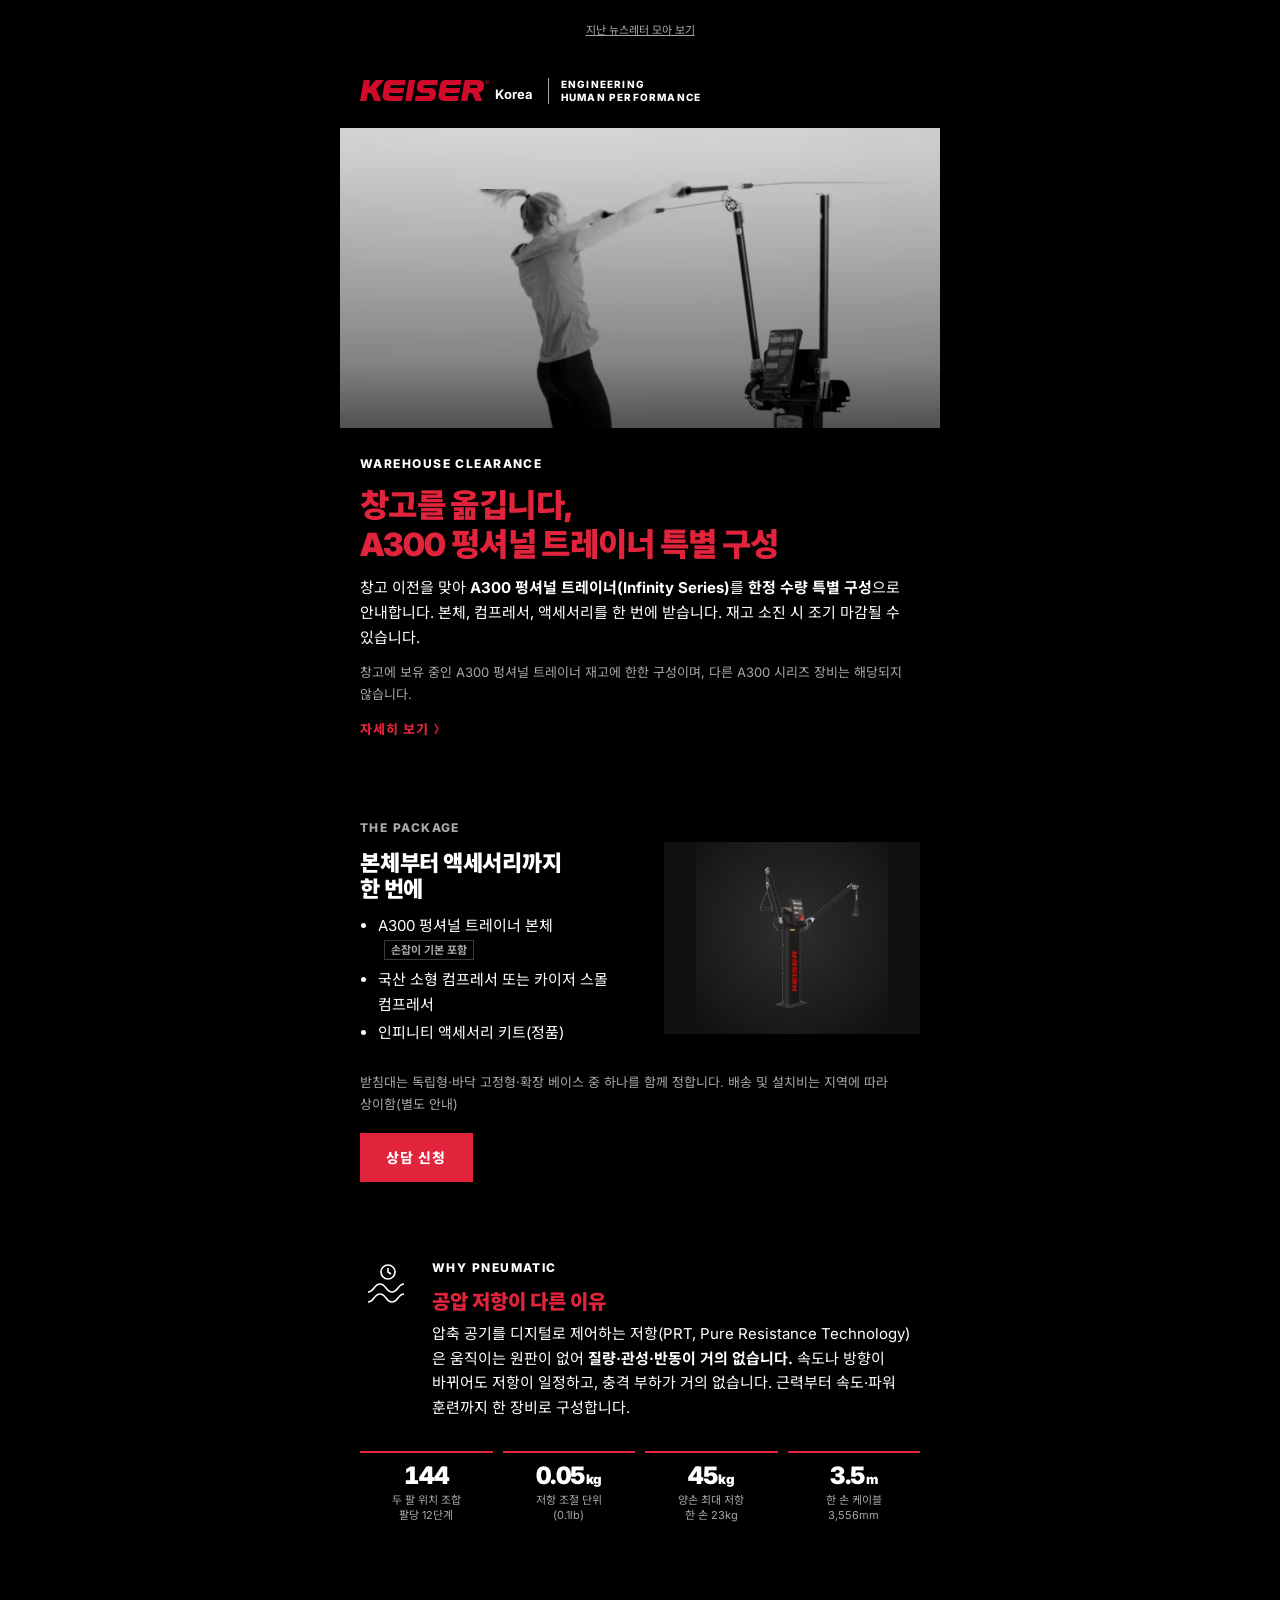
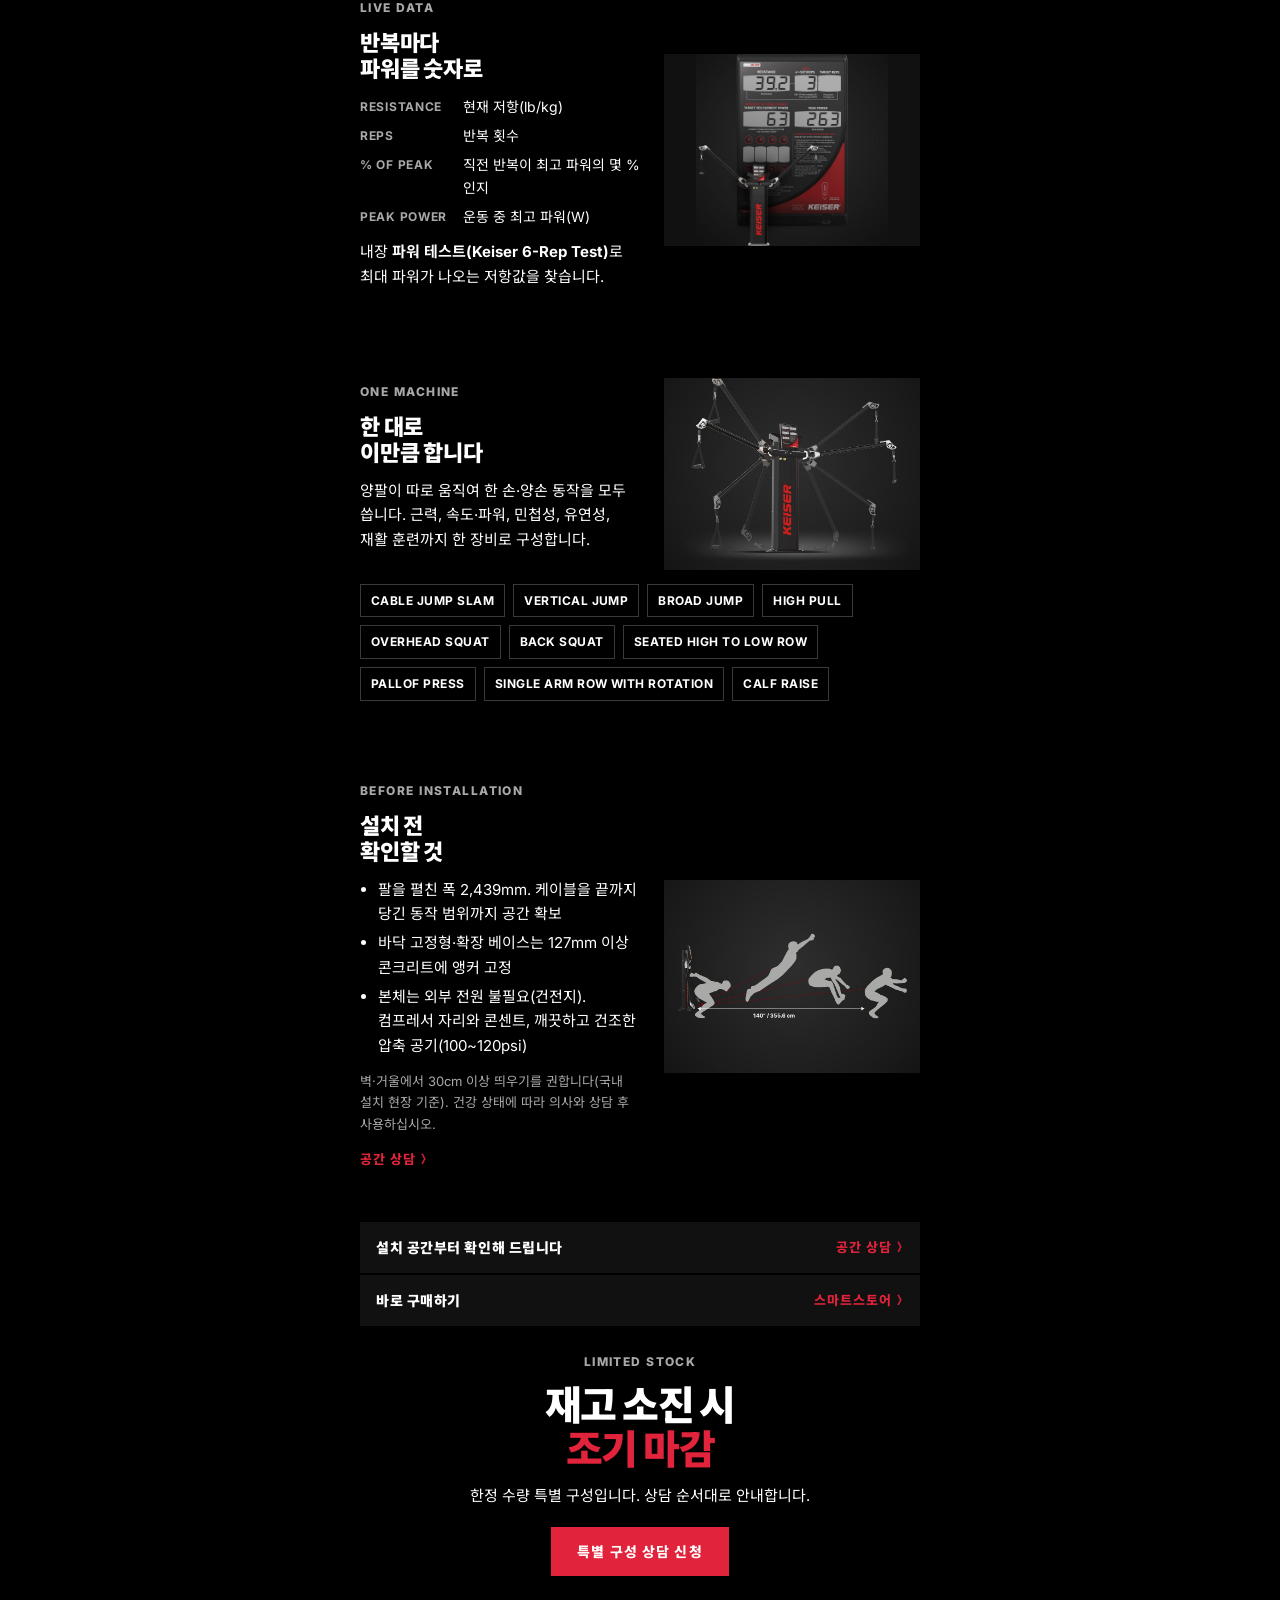
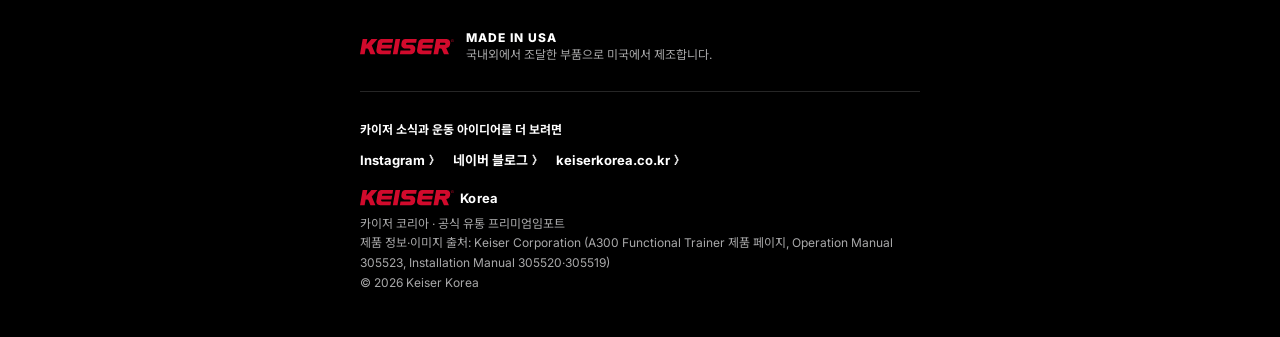
==== commit 6794742c: "A300 호: 공식 자료·매뉴얼 기준으로 사실 보강, 공식 KEISER 로고 적용, 디자인 정리 Co-Authored-By: Claude Opus 5.5 <noreply@anthr" ====
--- a/posts/2026-10-a300-promo.html
+++ b/posts/2026-10-a300-promo.html
@@ -6,13 +6,13 @@
 <body>
 <div class="wrap">
 <p class="pre"><a href="../index.html">지난 뉴스레터 모아 보기</a></p>
-<header class="head"><a class="logo" href="../index.html">KEISER<small>Korea</small></a><div class="tagline">Engineering<br>Human Performance</div></header>
+<header class="head"><a class="logo" href="../index.html"><svg class="mark" xmlns="http://www.w3.org/2000/svg" viewBox="0 0 100 17" role="img" aria-label="KEISER"><g fill="#d10a2c" fill-rule="evenodd"><path d="M0 16.17L2.85.002h4.926L6.693 6.146l5.44-6.144h6.478L12.459 6.95l3.958 9.22h-5.278s-2.138-4.985-2.344-5.459a1.135 1.135 0 0 0-1.04-.685H6.008L4.925 16.17H0zM35.225.002H22.857c-2.046 0-3.656 1.497-3.981 3.34-.325 1.843-.877 4.964-1.425 8.084-.462 2.629 1.459 4.743 3.980 4.743h10.944l.684-3.88h-9.487c-.934 0-1.194-.878-1.114-1.328l.165-.935h10.835l.684-3.88H23.307s.158-.717.234-1.329c.076-.611.684-.935 1.114-.935h9.886l.684-3.88zM42.646.002h-4.925L34.87 16.169h4.925L42.646.002zM60.311.002H48.27c-2.452 0-3.75 2.035-3.98 3.34l-.342 1.94c-.525 2.973 2.067 4.744 3.98 4.744h4.67c.995 0 1.132 1.132 1.132 1.132s-.1 1.131-1.132 1.131H43.04l-.684 3.88h12.041c2.641 0 3.778-2.195 3.98-3.34.202-1.144-.181 1.16.342-1.940.524-3.099-2.028-4.743-3.980-4.743h-4.67c-1.042 0-1.131-1.132-1.131-1.132s.048-1.132 1.131-1.132h9.558l.684-3.88zM78.429.002H66.06c-2.045 0-3.655 1.497-3.98 3.34-.325 1.843-.877 4.964-1.426 8.084-.462 2.629 1.459 4.743 3.981 4.743h10.943l.685-3.88h-9.487c-.934 0-1.194-.878-1.114-1.328l.164-.935h10.836l.684-3.88H66.511s.157-.717.234-1.329c.076-.611.683-.935 1.115-.935h9.885l.684-3.88zM89.733 6.146h-4.96l.399-2.264h4.561s1.174.077 1.132 1.132c-.044 1.101-1.132 1.132-1.132 1.132M91.874.002H80.931L78.080 16.17h4.925l1.084-6.144h1.746c.521 0 .893.343 1.040.685l2.344 5.459h5.278l-2.870-6.685c1.151.04 3.588-.851 3.981-3.340.181-.997.199-1.087.247-1.400.251-1.639-.752-4.744-3.981-4.744M98.153 2.930a1.316 1.316 0 0 1-1.306-1.325c0-.732.585-1.326 1.306-1.326.722 0 1.307.594 1.307 1.326 0 .732-.585 1.326-1.307 1.326m0-2.931a1.605 1.605 0 1 0 0 3.210 1.605 1.605 0 0 0 0-3.210"/><path d="M98.156 1.490h-.418v-.5h.466s.316-.014.295.245c-.022.276-.343.255-.343.255zm.435.450s-.107-.170-.175-.223a.552.552 0 0 0-.111-.067s.415-.015.415-.420c0-.384-.309-.421-.524-.421h-.679v1.563h.221V1.670h.295c.103 0 .227.134.367.370l.195.330h.253l-.257-.430z"/></g></svg><small>Korea</small></a><div class="tagline">Engineering<br>Human Performance</div></header>
 
-<div class="full"><img src="img/2026-10-a300/main-bw.jpg" alt="A300 펑셔널 트레이너로 회전 동작을 하는 모습"></div>
+<div class="full lead-img"><img src="img/2026-10-a300/main-bw.jpg" alt="A300 펑셔널 트레이너로 회전 동작을 하는 모습"></div>
 <section class="blk">
 <p class="eb">Warehouse Clearance</p>
 <h1 class="t-red">창고를 옮깁니다,<br>A300 펑셔널 트레이너 특별 구성</h1>
-<p>창고 이전을 맞아 <b>A300 인피니티 펑셔널 트레이너</b>를 <b>한정 수량 특별 구성</b>으로 안내합니다. 본체, 컴프레서, 정품 액세서리 키트를 한 번에 받습니다. 재고 소진 시 조기 마감될 수 있습니다.</p>
+<p>창고 이전을 맞아 <b>A300 펑셔널 트레이너(Infinity Series)</b>를 <b>한정 수량 특별 구성</b>으로 안내합니다. 본체, 컴프레서, 액세서리를 한 번에 받습니다. 재고 소진 시 조기 마감될 수 있습니다.</p>
 <p class="note">창고에 보유 중인 A300 펑셔널 트레이너 재고에 한한 구성이며, 다른 A300 시리즈 장비는 해당되지 않습니다.</p>
 <a class="more" href="#package">자세히 보기 ⟩</a>
 </section>
@@ -23,14 +23,14 @@
 <p class="eb g">The Package</p>
 <h2 class="t-up">본체부터 액세서리까지<br>한 번에</h2>
 <ul class="list">
-<li>A300 인피니티 펑셔널 트레이너 본체</li>
+<li>A300 펑셔널 트레이너 본체 <span class="tag">손잡이 기본 포함</span></li>
 <li>국산 소형 컴프레서 또는 카이저 스몰 컴프레서</li>
 <li>인피니티 액세서리 키트(정품)</li>
 </ul>
 </div>
 <div class="ph"><img src="img/2026-10-a300/package.jpg" alt="A300 펑셔널 트레이너 본체"></div>
 </div>
-<p class="note" style="margin-top:14px">배송 및 설치비는 지역에 따라 상이함(별도 안내)</p>
+<p class="note" style="margin-top:14px">받침대는 독립형·바닥 고정형·확장 베이스 중 하나를 함께 정합니다. 배송 및 설치비는 지역에 따라 상이함(별도 안내)</p>
 <a class="btn" href="https://forms.gle/bodjU5spn9jFuWScA">상담 신청</a>
 </section>
 
@@ -40,14 +40,14 @@
 <div>
 <p class="eb">Why Pneumatic</p>
 <h2 class="t-up kr" style="color:var(--link);font-size:20px;margin-bottom:8px">공압 저항이 다른 이유</h2>
-<p>압축 공기 저항(PRT)은 원판의 관성이 거의 없어 <b>빠른 동작에서도 저항이 일정</b>합니다. 느린 템포의 근력 운동부터 빠른 템포의 속도·파워 운동까지 한 장비로 구성할 수 있습니다.</p>
+<p>압축 공기를 디지털로 제어하는 저항(PRT, Pure Resistance Technology)은 움직이는 원판이 없어 <b>질량·관성·반동이 거의 없습니다.</b> 속도나 방향이 바뀌어도 저항이 일정하고, 충격 부하가 거의 없습니다. 근력부터 속도·파워 훈련까지 한 장비로 구성합니다.</p>
 </div>
 </div>
 <div class="nums">
 <div><b>144</b><span>두 팔 위치 조합<br>팔당 12단계</span></div>
-<div><b>0.1</b><span>단위<br>저항 조절</span></div>
-<div><b>23kg</b><span>손잡이당<br>최대 저항</span></div>
-<div><b>3.5m</b><span>한 손<br>케이블 길이</span></div>
+<div><b>0.05<small>kg</small></b><span>저항 조절 단위<br>(0.1lb)</span></div>
+<div><b>45<small>kg</small></b><span>양손 최대 저항<br>한 손 23kg</span></div>
+<div><b>3.5<small>m</small></b><span>한 손 케이블<br>3,556mm</span></div>
 </div>
 </section>
 
@@ -55,8 +55,14 @@
 <div class="two">
 <div>
 <p class="eb g">Live Data</p>
-<h2 class="t-up">세트마다<br>파워를 숫자로</h2>
-<p>콘솔이 실시간 파워, 반복 횟수, 세트별 최고 파워를 보여 줍니다. 양팔을 따로 맞추고 0.1 단위로 저항을 조절합니다.</p>
+<h2 class="t-up">반복마다<br>파워를 숫자로</h2>
+<dl class="spec">
+<dt>Resistance</dt><dd>현재 저항(lb/kg)</dd>
+<dt>Reps</dt><dd>반복 횟수</dd>
+<dt>% of Peak</dt><dd>직전 반복이 최고 파워의 몇 %인지</dd>
+<dt>Peak Power</dt><dd>운동 중 최고 파워(W)</dd>
+</dl>
+<p>내장 <b>파워 테스트(Keiser 6-Rep Test)</b>로 최대 파워가 나오는 저항값을 찾습니다.</p>
 </div>
 <div class="ph"><img src="img/2026-10-a300/console.jpg" alt="A300 콘솔 화면"></div>
 </div>
@@ -65,13 +71,28 @@
 <section class="blk">
 <div class="two">
 <div>
+<p class="eb g">One Machine</p>
+<h2 class="t-up">한 대로<br>이만큼 합니다</h2>
+<p>양팔이 따로 움직여 한 손·양손 동작을 모두 씁니다. 근력, 속도·파워, 민첩성, 유연성, 재활 훈련까지 한 장비로 구성합니다.</p>
+</div>
+<div class="ph"><img src="img/2026-10-a300/versatility.jpg" alt="A300 팔 위치 조합"></div>
+</div>
+<ul class="chips">
+<li>Cable Jump Slam</li><li>Vertical Jump</li><li>Broad Jump</li><li>High Pull</li><li>Overhead Squat</li><li>Back Squat</li><li>Seated High to Low Row</li><li>Pallof Press</li><li>Single Arm Row with Rotation</li><li>Calf Raise</li>
+</ul>
+</section>
+
+<section class="blk">
+<div class="two">
+<div>
 <p class="eb g">Before Installation</p>
-<h2 class="t-up">설치 전<br>세 가지만 확인</h2>
+<h2 class="t-up">설치 전<br>확인할 것</h2>
 <ul class="list">
-<li>팔을 펼친 폭 약 2.4m, 벽·거울에서 30cm 이상</li>
-<li>바닥 고정형은 127mm 이상 콘크리트 바닥</li>
-<li>컴프레서를 둘 자리와 콘센트</li>
+<li>팔을 펼친 폭 2,439mm. 케이블을 끝까지 당긴 동작 범위까지 공간 확보</li>
+<li>바닥 고정형·확장 베이스는 127mm 이상 콘크리트에 앵커 고정</li>
+<li>본체는 외부 전원 불필요(건전지). 컴프레서 자리와 콘센트, 깨끗하고 건조한 압축 공기(100~120psi)</li>
 </ul>
+<p class="note">벽·거울에서 30cm 이상 띄우기를 권합니다(국내 설치 현장 기준). 건강 상태에 따라 의사와 상담 후 사용하십시오.</p>
 <a class="more" href="https://forms.gle/bodjU5spn9jFuWScA">공간 상담 ⟩</a>
 </div>
 <div class="ph"><img src="img/2026-10-a300/cable-length.jpg" alt="A300 케이블로 가능한 동작 범위"></div>
@@ -88,11 +109,11 @@
 <a class="btn" href="https://forms.gle/bodjU5spn9jFuWScA">특별 구성 상담 신청</a>
 </section>
 
-<div class="made"><span class="logo" style="font-size:20px">KEISER</span><p>Made in USA<span>미국 카이저 본사에서 설계·제조합니다.</span></p></div>
+<div class="made"><span class="logo"><svg class="mark" xmlns="http://www.w3.org/2000/svg" viewBox="0 0 100 17" role="img" aria-label="KEISER"><g fill="#d10a2c" fill-rule="evenodd"><path d="M0 16.17L2.85.002h4.926L6.693 6.146l5.44-6.144h6.478L12.459 6.95l3.958 9.22h-5.278s-2.138-4.985-2.344-5.459a1.135 1.135 0 0 0-1.04-.685H6.008L4.925 16.17H0zM35.225.002H22.857c-2.046 0-3.656 1.497-3.981 3.34-.325 1.843-.877 4.964-1.425 8.084-.462 2.629 1.459 4.743 3.980 4.743h10.944l.684-3.88h-9.487c-.934 0-1.194-.878-1.114-1.328l.165-.935h10.835l.684-3.88H23.307s.158-.717.234-1.329c.076-.611.684-.935 1.114-.935h9.886l.684-3.88zM42.646.002h-4.925L34.87 16.169h4.925L42.646.002zM60.311.002H48.27c-2.452 0-3.75 2.035-3.98 3.34l-.342 1.94c-.525 2.973 2.067 4.744 3.98 4.744h4.67c.995 0 1.132 1.132 1.132 1.132s-.1 1.131-1.132 1.131H43.04l-.684 3.88h12.041c2.641 0 3.778-2.195 3.98-3.34.202-1.144-.181 1.16.342-1.940.524-3.099-2.028-4.743-3.980-4.743h-4.67c-1.042 0-1.131-1.132-1.131-1.132s.048-1.132 1.131-1.132h9.558l.684-3.88zM78.429.002H66.06c-2.045 0-3.655 1.497-3.98 3.34-.325 1.843-.877 4.964-1.426 8.084-.462 2.629 1.459 4.743 3.981 4.743h10.943l.685-3.88h-9.487c-.934 0-1.194-.878-1.114-1.328l.164-.935h10.836l.684-3.88H66.511s.157-.717.234-1.329c.076-.611.683-.935 1.115-.935h9.885l.684-3.88zM89.733 6.146h-4.96l.399-2.264h4.561s1.174.077 1.132 1.132c-.044 1.101-1.132 1.132-1.132 1.132M91.874.002H80.931L78.080 16.17h4.925l1.084-6.144h1.746c.521 0 .893.343 1.040.685l2.344 5.459h5.278l-2.870-6.685c1.151.04 3.588-.851 3.981-3.340.181-.997.199-1.087.247-1.400.251-1.639-.752-4.744-3.981-4.744M98.153 2.930a1.316 1.316 0 0 1-1.306-1.325c0-.732.585-1.326 1.306-1.326.722 0 1.307.594 1.307 1.326 0 .732-.585 1.326-1.307 1.326m0-2.931a1.605 1.605 0 1 0 0 3.210 1.605 1.605 0 0 0 0-3.210"/><path d="M98.156 1.490h-.418v-.5h.466s.316-.014.295.245c-.022.276-.343.255-.343.255zm.435.450s-.107-.170-.175-.223a.552.552 0 0 0-.111-.067s.415-.015.415-.420c0-.384-.309-.421-.524-.421h-.679v1.563h.221V1.670h.295c.103 0 .227.134.367.370l.195.330h.253l-.257-.430z"/></g></svg></span><p>Made in USA<span>국내외에서 조달한 부품으로 미국에서 제조합니다.</span></p></div>
 
 <footer class="foot">
 <p style="margin:0;color:var(--fg);font-weight:700">카이저 소식과 운동 아이디어를 더 보려면</p>
 <div class="sns"><a href="https://www.instagram.com/keiserkorea_official/">Instagram ⟩</a><a href="https://blog.naver.com/pikorea_">네이버 블로그 ⟩</a><a href="https://keiserkorea.co.kr">keiserkorea.co.kr ⟩</a></div>
-<a class="logo" href="../index.html">KEISER<small>Korea</small></a><br>카이저 코리아 · 공식 유통 프리미엄임포트<br>제품 이미지 출처: Keiser Corporation<br>© 2026 Keiser Korea</footer>
+<a class="logo" href="../index.html"><svg class="mark" xmlns="http://www.w3.org/2000/svg" viewBox="0 0 100 17" role="img" aria-label="KEISER"><g fill="#d10a2c" fill-rule="evenodd"><path d="M0 16.17L2.85.002h4.926L6.693 6.146l5.44-6.144h6.478L12.459 6.95l3.958 9.22h-5.278s-2.138-4.985-2.344-5.459a1.135 1.135 0 0 0-1.04-.685H6.008L4.925 16.17H0zM35.225.002H22.857c-2.046 0-3.656 1.497-3.981 3.34-.325 1.843-.877 4.964-1.425 8.084-.462 2.629 1.459 4.743 3.980 4.743h10.944l.684-3.88h-9.487c-.934 0-1.194-.878-1.114-1.328l.165-.935h10.835l.684-3.88H23.307s.158-.717.234-1.329c.076-.611.684-.935 1.114-.935h9.886l.684-3.88zM42.646.002h-4.925L34.87 16.169h4.925L42.646.002zM60.311.002H48.27c-2.452 0-3.75 2.035-3.98 3.34l-.342 1.94c-.525 2.973 2.067 4.744 3.98 4.744h4.67c.995 0 1.132 1.132 1.132 1.132s-.1 1.131-1.132 1.131H43.04l-.684 3.88h12.041c2.641 0 3.778-2.195 3.98-3.34.202-1.144-.181 1.16.342-1.940.524-3.099-2.028-4.743-3.980-4.743h-4.67c-1.042 0-1.131-1.132-1.131-1.132s.048-1.132 1.131-1.132h9.558l.684-3.88zM78.429.002H66.06c-2.045 0-3.655 1.497-3.98 3.34-.325 1.843-.877 4.964-1.426 8.084-.462 2.629 1.459 4.743 3.981 4.743h10.943l.685-3.88h-9.487c-.934 0-1.194-.878-1.114-1.328l.164-.935h10.836l.684-3.88H66.511s.157-.717.234-1.329c.076-.611.683-.935 1.115-.935h9.885l.684-3.88zM89.733 6.146h-4.96l.399-2.264h4.561s1.174.077 1.132 1.132c-.044 1.101-1.132 1.132-1.132 1.132M91.874.002H80.931L78.080 16.17h4.925l1.084-6.144h1.746c.521 0 .893.343 1.040.685l2.344 5.459h5.278l-2.870-6.685c1.151.04 3.588-.851 3.981-3.340.181-.997.199-1.087.247-1.400.251-1.639-.752-4.744-3.981-4.744M98.153 2.930a1.316 1.316 0 0 1-1.306-1.325c0-.732.585-1.326 1.306-1.326.722 0 1.307.594 1.307 1.326 0 .732-.585 1.326-1.307 1.326m0-2.931a1.605 1.605 0 1 0 0 3.210 1.605 1.605 0 0 0 0-3.210"/><path d="M98.156 1.490h-.418v-.5h.466s.316-.014.295.245c-.022.276-.343.255-.343.255zm.435.450s-.107-.170-.175-.223a.552.552 0 0 0-.111-.067s.415-.015.415-.420c0-.384-.309-.421-.524-.421h-.679v1.563h.221V1.670h.295c.103 0 .227.134.367.370l.195.330h.253l-.257-.430z"/></g></svg><small>Korea</small></a><br>카이저 코리아 · 공식 유통 프리미엄임포트<br>제품 정보·이미지 출처: Keiser Corporation (A300 Functional Trainer 제품 페이지, Operation Manual 305523, Installation Manual 305520·305519)<br>© 2026 Keiser Korea</footer>
 </div>
 </body></html>
--- a/style.css
+++ b/style.css
@@ -16,7 +16,7 @@
 .blk+.blk{margin-top:24px}
 .eb{font-size:12px;font-weight:800;letter-spacing:.12em;text-transform:uppercase;color:var(--fg);margin:0 0 8px}
 .eb.g{color:var(--sub)}
-.t-red{color:var(--link);font-weight:900;font-size:26px;line-height:1.25;letter-spacing:-.02em;margin:0 0 12px;text-wrap:balance}
+.t-red{color:var(--link);font-weight:900;font-size:clamp(26px,6.4vw,32px);line-height:1.22;letter-spacing:-.02em;margin:0 0 12px;text-wrap:balance}
 .t-up{font-weight:900;font-size:22px;line-height:1.2;letter-spacing:-.01em;text-transform:uppercase;margin:0 0 12px;text-wrap:balance}
 .blk p{margin:0 0 12px}.blk p b{color:var(--fg)}
 .more{color:var(--link);font-weight:800;font-size:13px;letter-spacing:.08em;text-transform:uppercase;text-decoration:none}
@@ -44,8 +44,22 @@
 .kr{letter-spacing:0;text-transform:none}
 .sns{display:flex;flex-wrap:wrap;gap:8px 18px;margin:10px 0 18px}.sns a{color:var(--fg);font-weight:700;font-size:13px;text-decoration:none}
 .foot{padding-block:28px 44px;color:var(--sub);font-size:12px;border-top:1px solid var(--line)}
-.foot .logo{font-size:22px;display:inline-block;margin-bottom:6px}
+.foot .logo{display:inline-flex;margin-bottom:8px}
 .issues{list-style:none;padding:0;margin:8px 0 0}.issues li{border-top:1px solid var(--line);padding:18px 0}
 .issues a{color:var(--fg);font-weight:800;font-size:18px;text-decoration:none}.issues .d{display:block;color:var(--sub);font-size:13px}
 a:focus-visible{outline:3px solid var(--fg);outline-offset:3px}
 @media(max-width:520px){.two{grid-template-columns:1fr}.nums{grid-template-columns:repeat(2,minmax(0,1fr));gap:16px}.tagline{font-size:9px}}
+
+.nums div{border-top:2px solid var(--link);padding-top:10px}
+.nums b small{font-size:.55em;margin-left:1px}
+.chips{display:flex;flex-wrap:wrap;gap:8px;margin:14px 0 4px;padding:0;list-style:none}
+.chips li{border:1px solid #3a3a3a;padding:6px 10px;font-size:12px;font-weight:700;letter-spacing:.04em;text-transform:uppercase;margin:0}
+.spec{display:grid;grid-template-columns:auto 1fr;gap:6px 16px;margin:12px 0;font-size:14px}
+.spec dt{color:var(--sub);font-size:12px;font-weight:700;letter-spacing:.06em;text-transform:uppercase;padding-top:2px}
+.spec dd{margin:0}
+.tag{display:inline-block;font-size:11px;color:var(--sub);border:1px solid #3a3a3a;padding:0 6px;margin-left:6px;vertical-align:2px;font-weight:700}
+.lead-img{margin-top:2px}
+.logo{display:inline-flex;align-items:flex-end;gap:6px}
+.logo .mark{height:22px;width:auto;display:block}
+.logo small{font-size:13px;line-height:1;margin:0 0 1px;font-weight:700;color:var(--fg)}
+.foot .logo .mark,.made .logo .mark{height:16px}
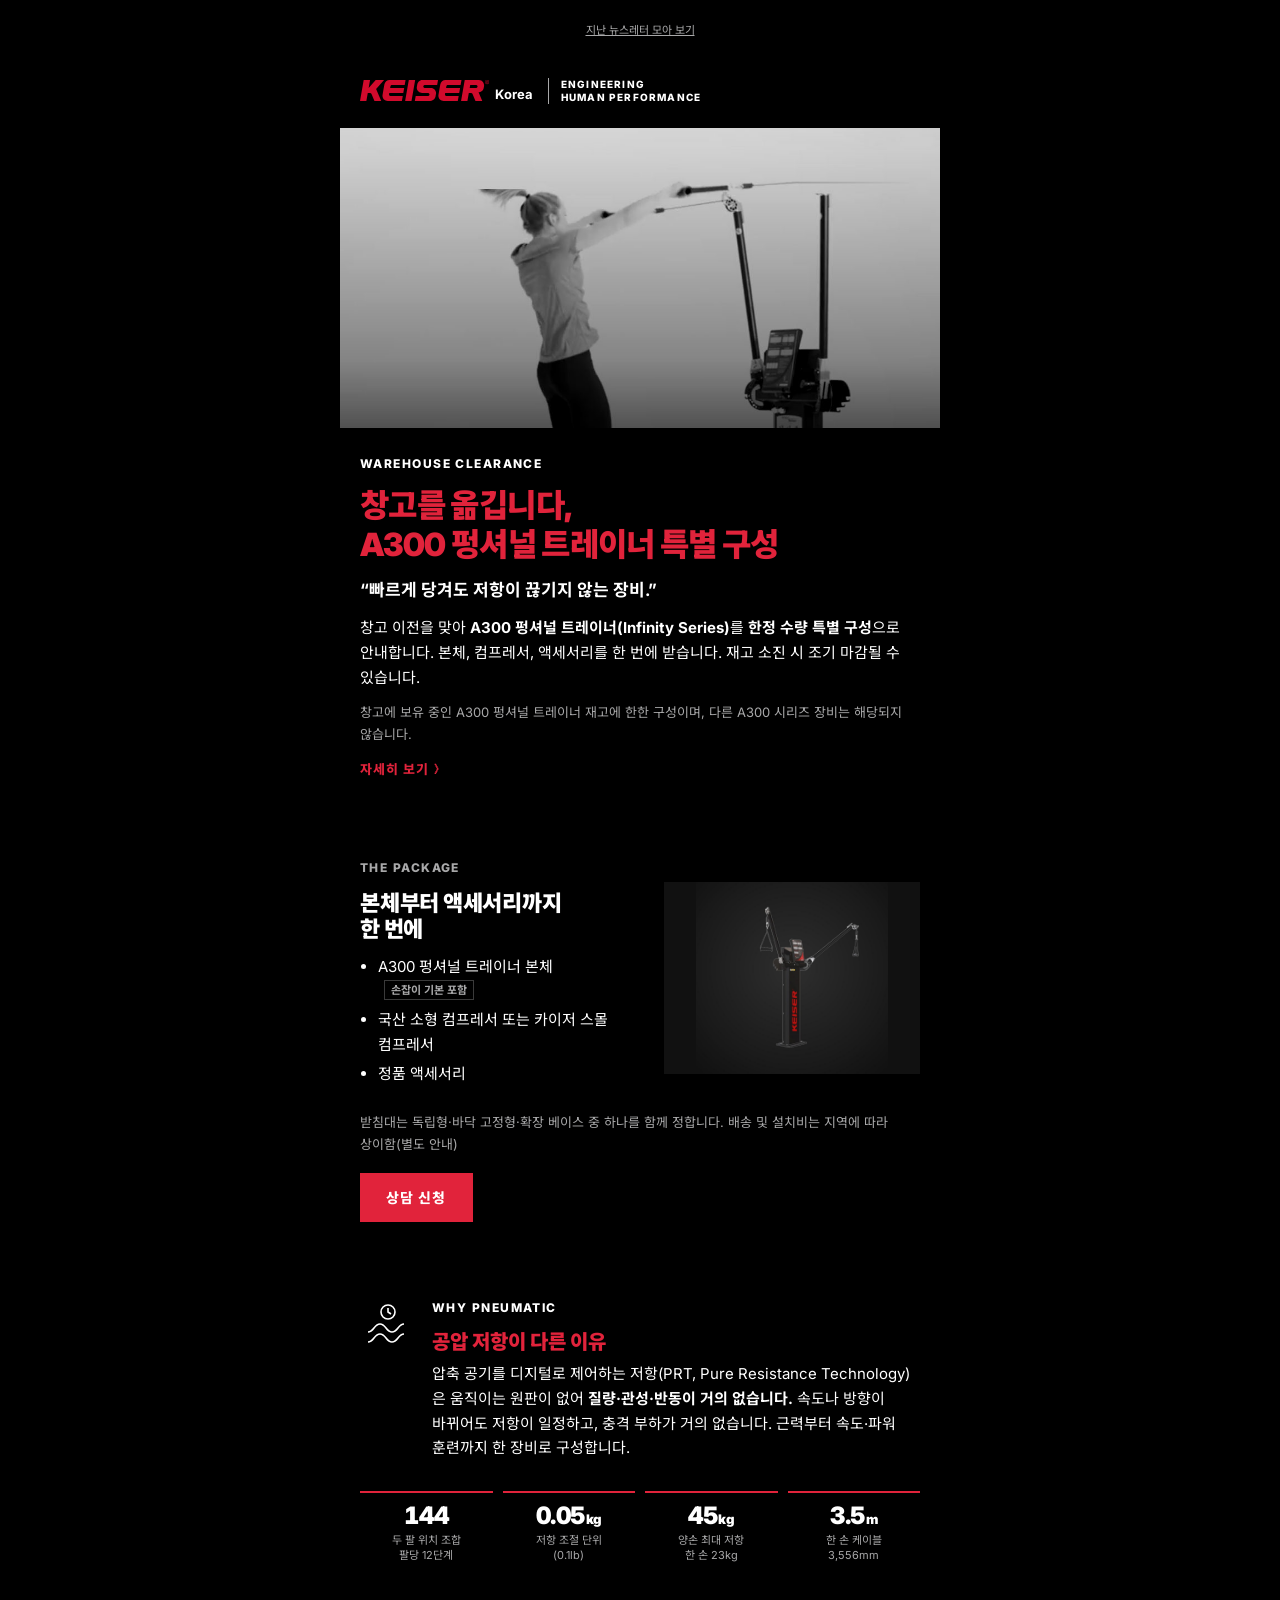
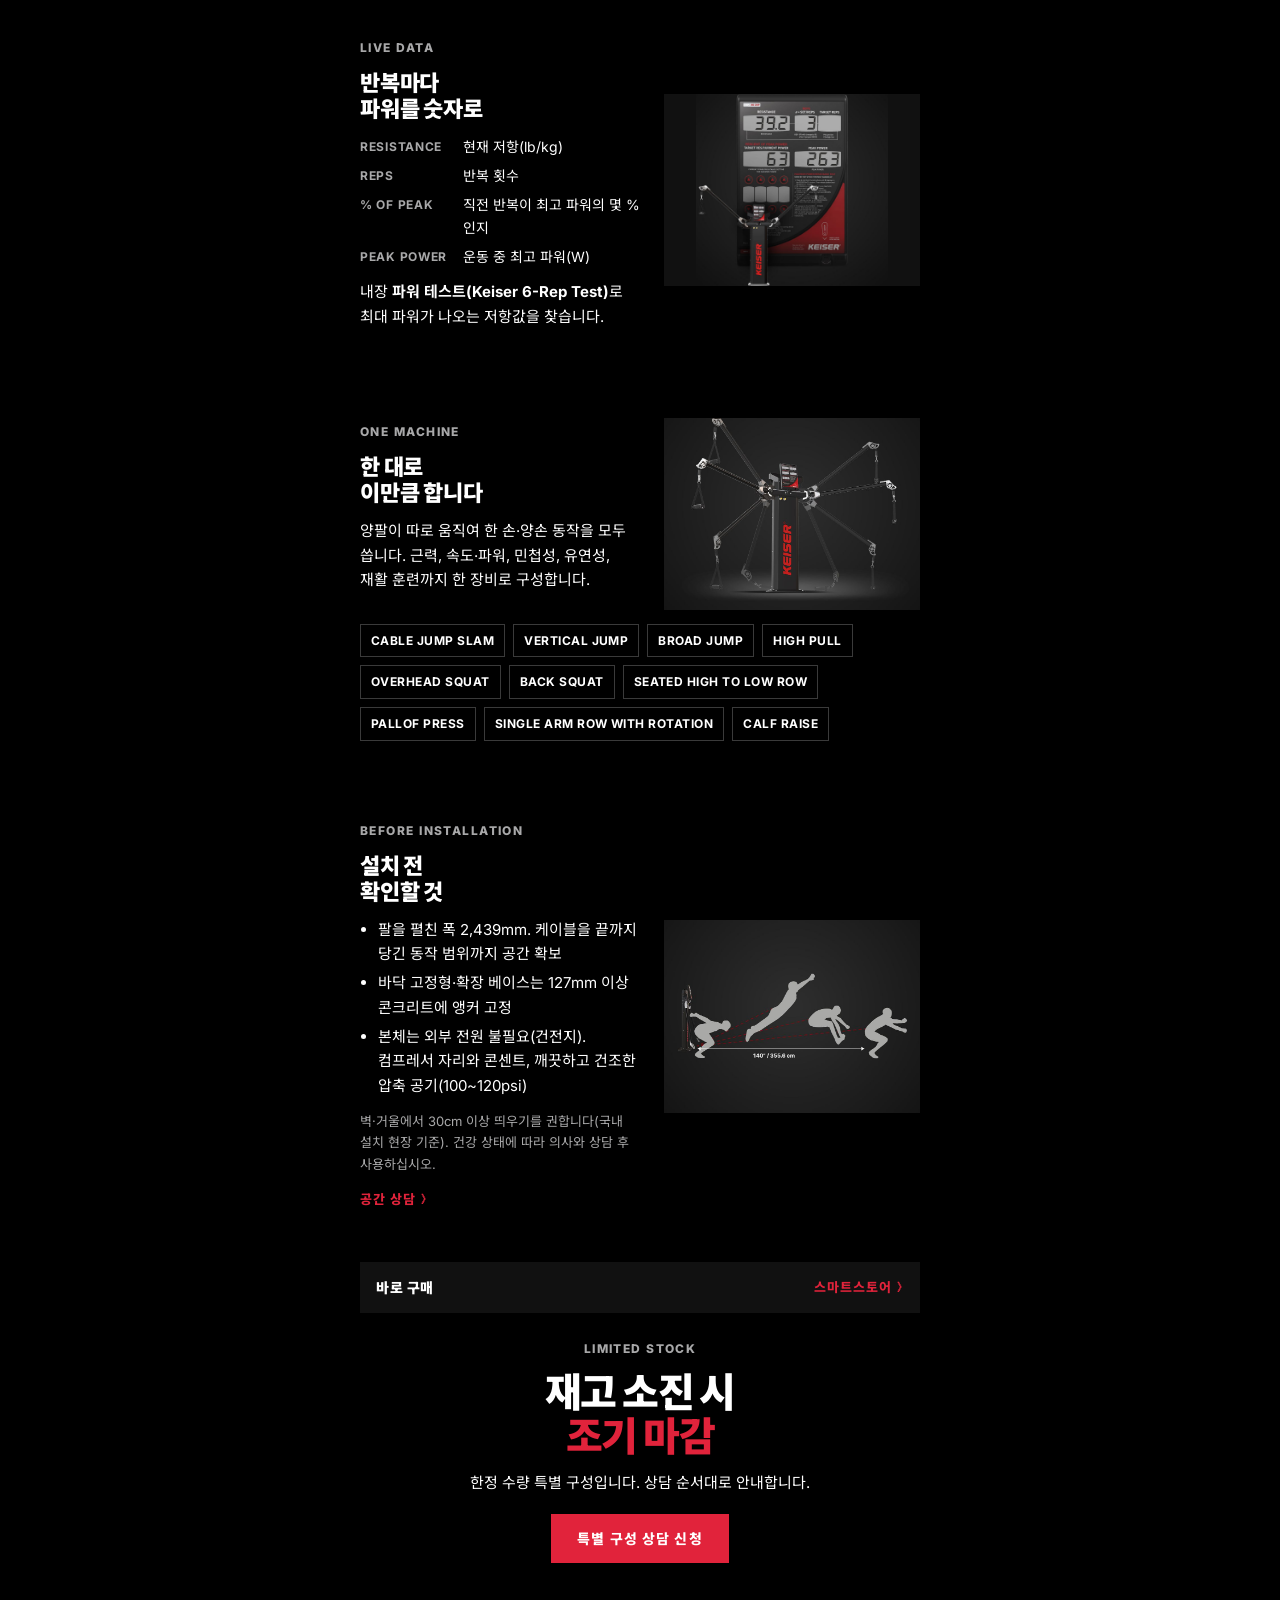
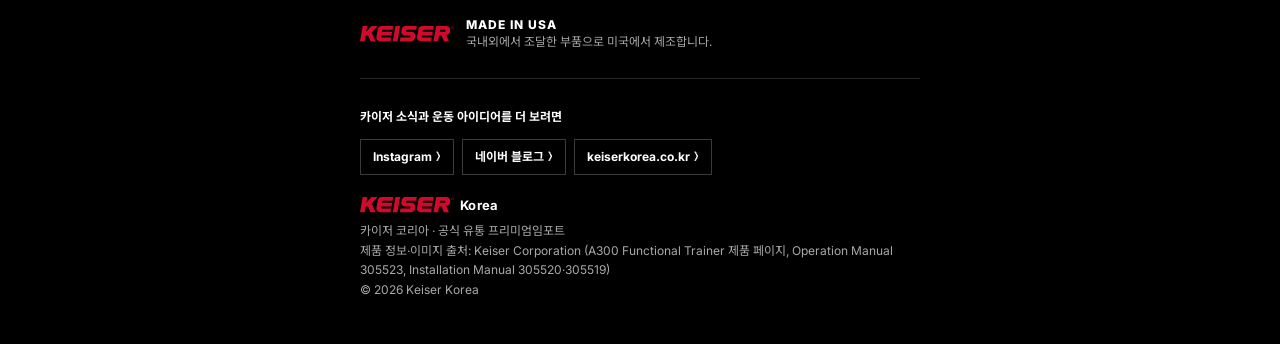
==== commit fffa90cd: "A300 호: 도입 후킹 한 줄, CTA 정리, 액세서리 표기 수정, 푸터 SNS 정리 Co-Authored-By: Claude Opus 5.5 <noreply@anthropic." ====
--- a/posts/2026-10-a300-promo.html
+++ b/posts/2026-10-a300-promo.html
@@ -12,6 +12,7 @@
 <section class="blk">
 <p class="eb">Warehouse Clearance</p>
 <h1 class="t-red">창고를 옮깁니다,<br>A300 펑셔널 트레이너 특별 구성</h1>
+<p class="lead">“빠르게 당겨도 저항이 끊기지 않는 장비.”</p>
 <p>창고 이전을 맞아 <b>A300 펑셔널 트레이너(Infinity Series)</b>를 <b>한정 수량 특별 구성</b>으로 안내합니다. 본체, 컴프레서, 액세서리를 한 번에 받습니다. 재고 소진 시 조기 마감될 수 있습니다.</p>
 <p class="note">창고에 보유 중인 A300 펑셔널 트레이너 재고에 한한 구성이며, 다른 A300 시리즈 장비는 해당되지 않습니다.</p>
 <a class="more" href="#package">자세히 보기 ⟩</a>
@@ -25,7 +26,7 @@
 <ul class="list">
 <li>A300 펑셔널 트레이너 본체 <span class="tag">손잡이 기본 포함</span></li>
 <li>국산 소형 컴프레서 또는 카이저 스몰 컴프레서</li>
-<li>인피니티 액세서리 키트(정품)</li>
+<li>정품 액세서리</li>
 </ul>
 </div>
 <div class="ph"><img src="img/2026-10-a300/package.jpg" alt="A300 펑셔널 트레이너 본체"></div>
@@ -99,8 +100,7 @@
 </div>
 </section>
 
-<div class="bars"><div class="bar"><strong class="kr">설치 공간부터 확인해 드립니다</strong><a class="more" href="https://forms.gle/bodjU5spn9jFuWScA">공간 상담 ⟩</a></div>
-<div class="bar"><strong class="kr">바로 구매하기</strong><a class="more" href="https://smartstore.naver.com/htvshop/products/13494834511">스마트스토어 ⟩</a></div></div>
+<div class="bars"><div class="bar"><strong class="kr">바로 구매</strong><a class="more" href="https://smartstore.naver.com/htvshop/products/13494834511">스마트스토어 ⟩</a></div></div>
 
 <section class="blk" style="text-align:center">
 <p class="eb g">Limited Stock</p>
--- a/style.css
+++ b/style.css
@@ -42,7 +42,7 @@
 .note{color:var(--sub);font-size:13px}
 .promo{max-width:360px;margin:0 auto 22px}
 .kr{letter-spacing:0;text-transform:none}
-.sns{display:flex;flex-wrap:wrap;gap:8px 18px;margin:10px 0 18px}.sns a{color:var(--fg);font-weight:700;font-size:13px;text-decoration:none}
+.sns{display:flex;flex-wrap:wrap;gap:8px;margin:12px 0 22px}.sns a{color:var(--fg);font-weight:700;font-size:12px;text-decoration:none;border:1px solid #3a3a3a;padding:7px 12px}
 .foot{padding-block:28px 44px;color:var(--sub);font-size:12px;border-top:1px solid var(--line)}
 .foot .logo{display:inline-flex;margin-bottom:8px}
 .issues{list-style:none;padding:0;margin:8px 0 0}.issues li{border-top:1px solid var(--line);padding:18px 0}
@@ -63,3 +63,4 @@
 .logo .mark{height:22px;width:auto;display:block}
 .logo small{font-size:13px;line-height:1;margin:0 0 1px;font-weight:700;color:var(--fg)}
 .foot .logo .mark,.made .logo .mark{height:16px}
+.lead{font-weight:700;font-size:17px;margin:0 0 10px;color:var(--fg)}
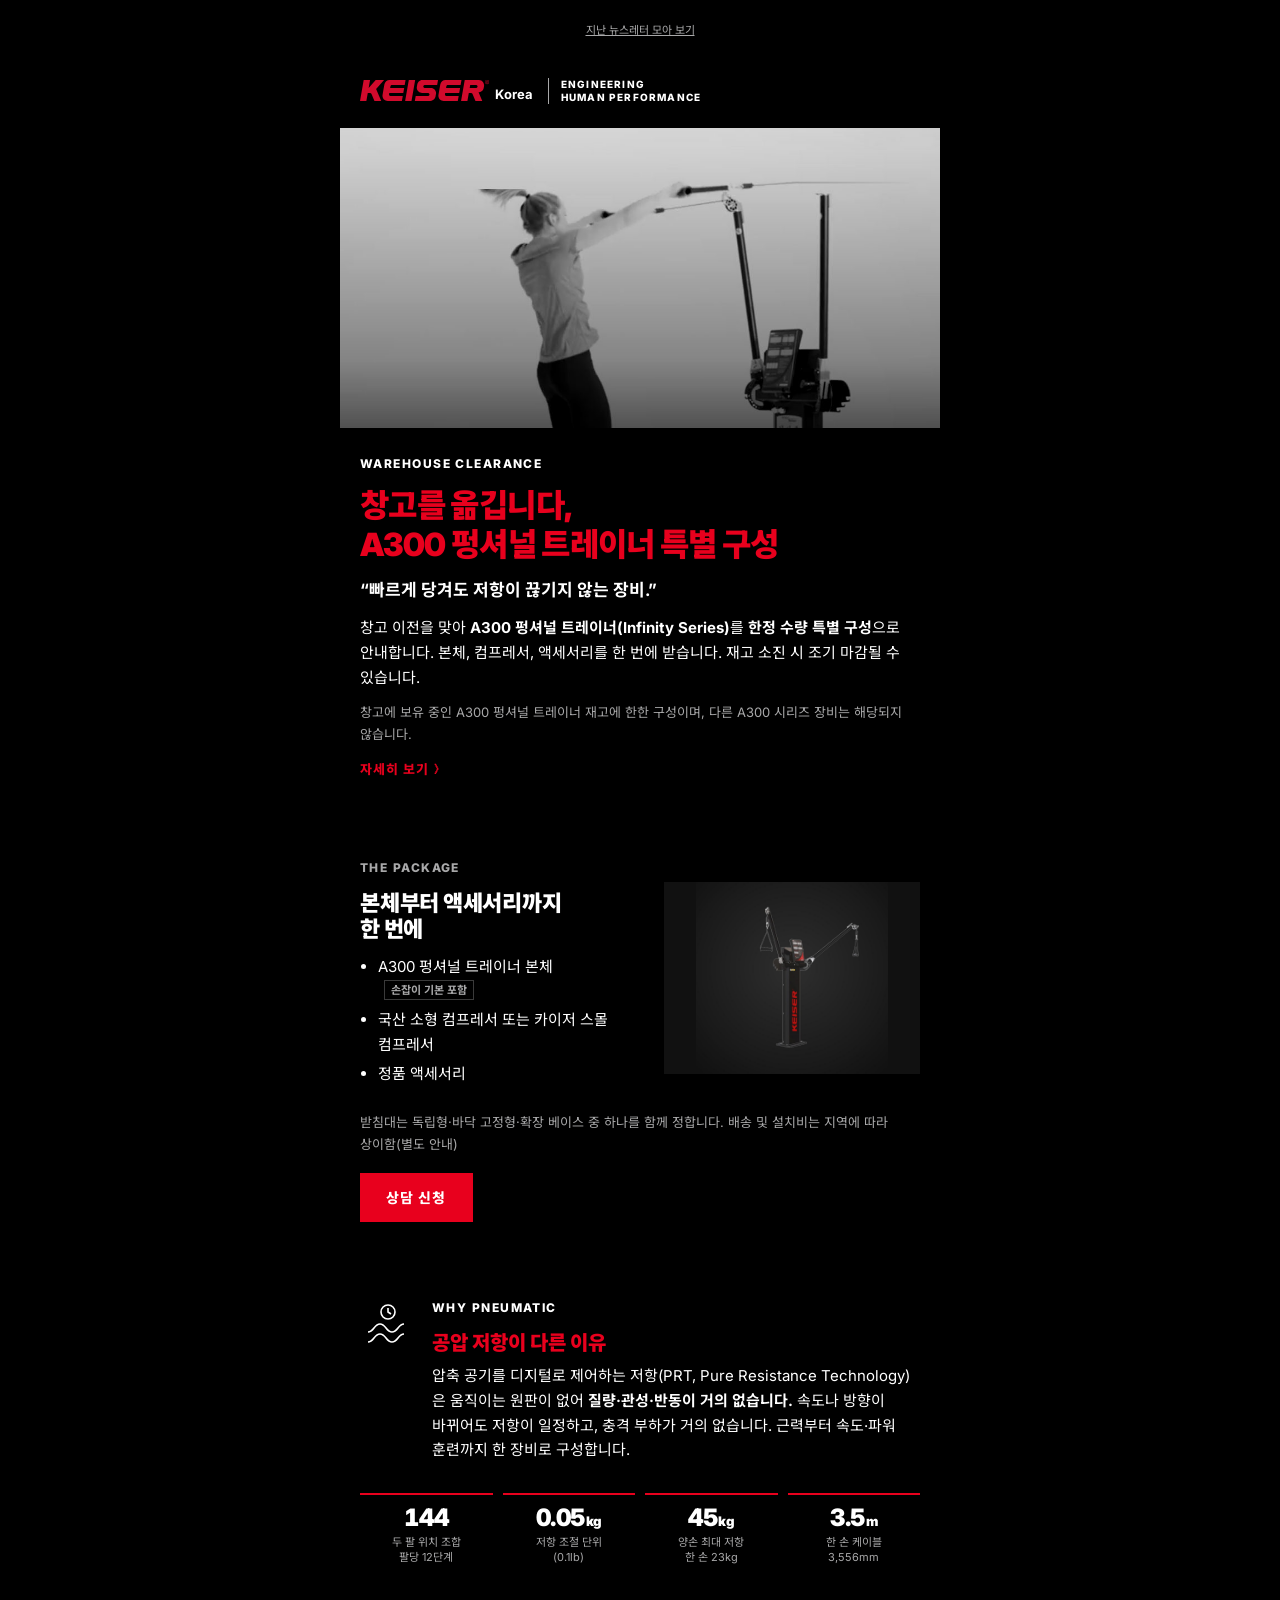
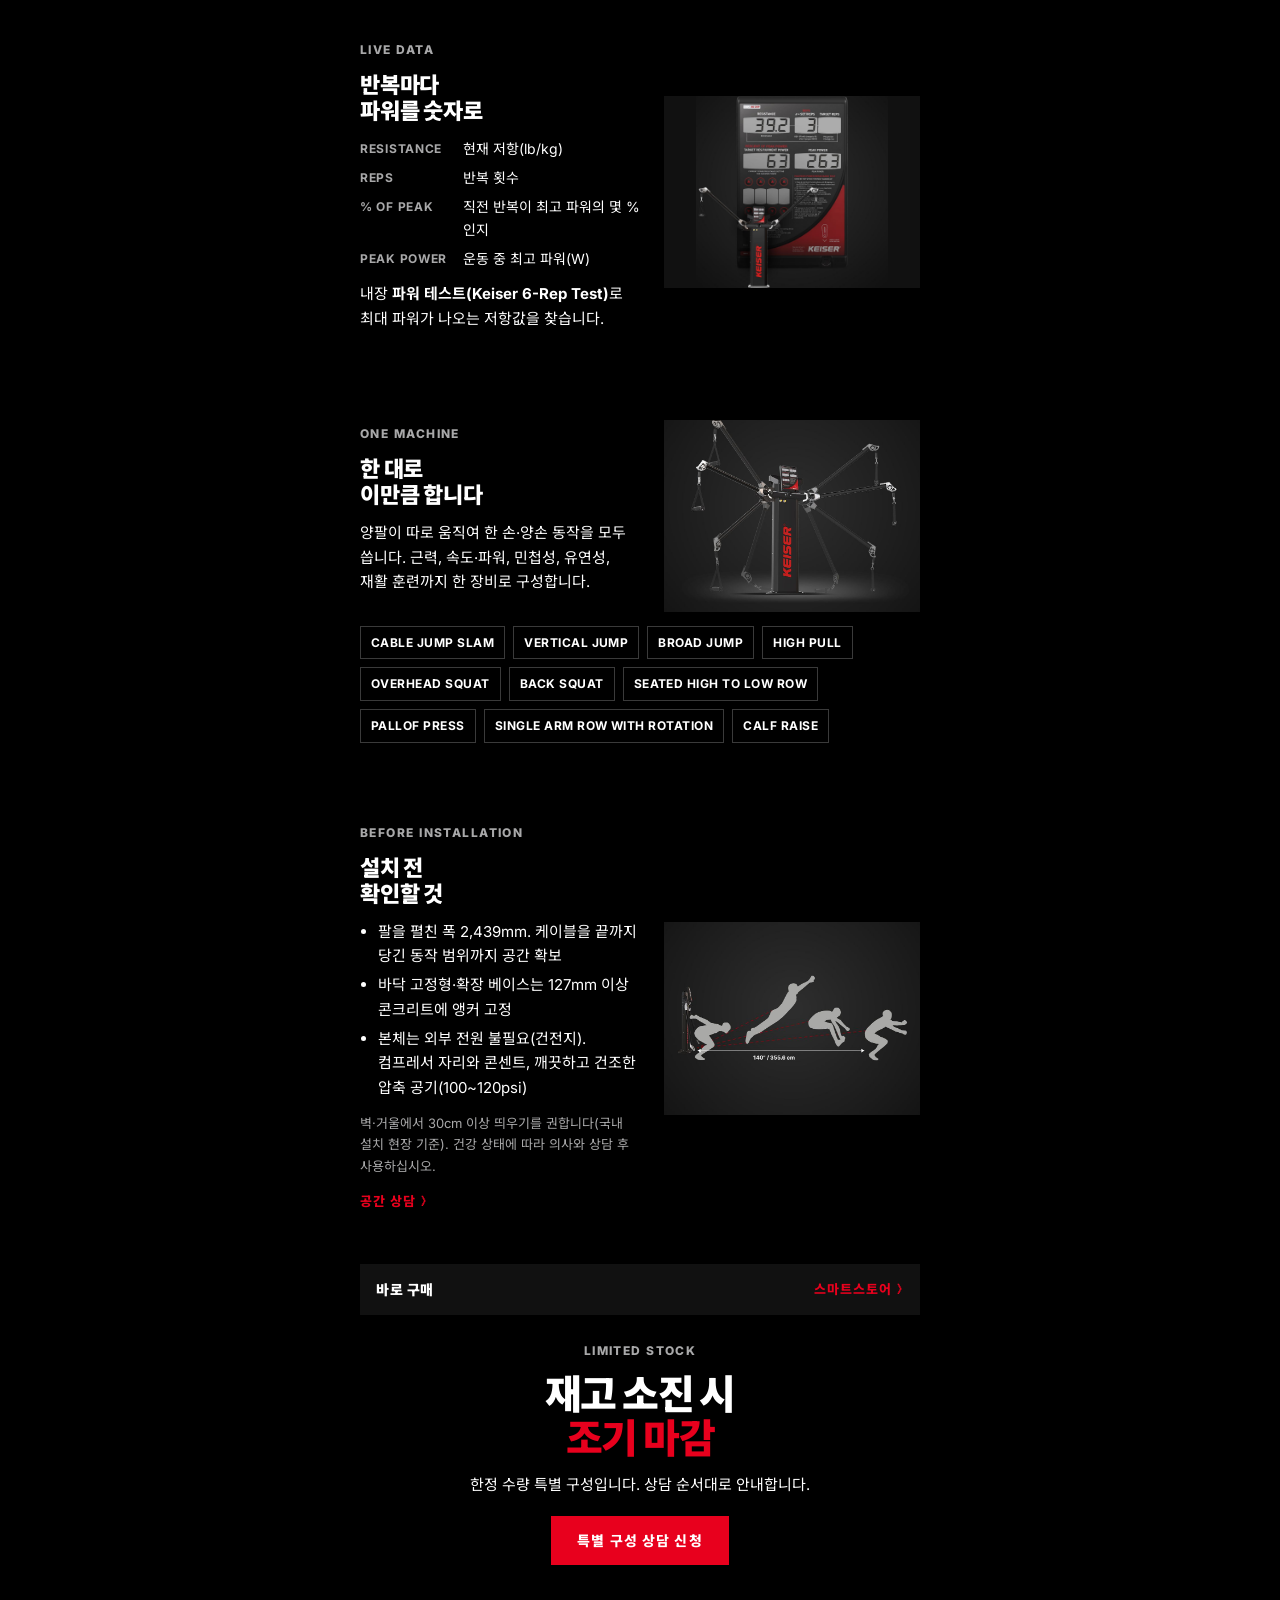
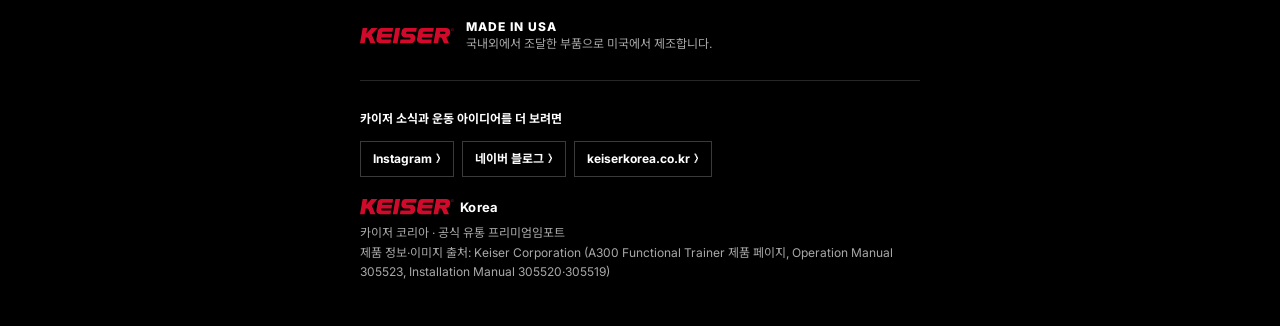
==== commit b89e25e8: "A300 호: 강조색을 카이저 코리아 레드(#E8001D)로 통일, 푸터 저작권 표기 제거 Co-Authored-By: Claude Opus 5.5 <noreply@anthropi" ====
--- a/posts/2026-10-a300-promo.html
+++ b/posts/2026-10-a300-promo.html
@@ -40,7 +40,7 @@
 <svg viewBox="0 0 56 56" aria-hidden="true"><path d="M8 34c6 0 6-8 12-8s6 8 12 8 6-8 12-8"/><path d="M8 44c6 0 6-8 12-8s6 8 12 8 6-8 12-8"/><circle cx="28" cy="14" r="7"/><path d="M28 10v4l3 2"/></svg>
 <div>
 <p class="eb">Why Pneumatic</p>
-<h2 class="t-up kr" style="color:var(--link);font-size:20px;margin-bottom:8px">공압 저항이 다른 이유</h2>
+<h2 class="t-sub">공압 저항이 다른 이유</h2>
 <p>압축 공기를 디지털로 제어하는 저항(PRT, Pure Resistance Technology)은 움직이는 원판이 없어 <b>질량·관성·반동이 거의 없습니다.</b> 속도나 방향이 바뀌어도 저항이 일정하고, 충격 부하가 거의 없습니다. 근력부터 속도·파워 훈련까지 한 장비로 구성합니다.</p>
 </div>
 </div>
@@ -114,6 +114,6 @@
 <footer class="foot">
 <p style="margin:0;color:var(--fg);font-weight:700">카이저 소식과 운동 아이디어를 더 보려면</p>
 <div class="sns"><a href="https://www.instagram.com/keiserkorea_official/">Instagram ⟩</a><a href="https://blog.naver.com/pikorea_">네이버 블로그 ⟩</a><a href="https://keiserkorea.co.kr">keiserkorea.co.kr ⟩</a></div>
-<a class="logo" href="../index.html"><svg class="mark" xmlns="http://www.w3.org/2000/svg" viewBox="0 0 100 17" role="img" aria-label="KEISER"><g fill="#d10a2c" fill-rule="evenodd"><path d="M0 16.17L2.85.002h4.926L6.693 6.146l5.44-6.144h6.478L12.459 6.95l3.958 9.22h-5.278s-2.138-4.985-2.344-5.459a1.135 1.135 0 0 0-1.04-.685H6.008L4.925 16.17H0zM35.225.002H22.857c-2.046 0-3.656 1.497-3.981 3.34-.325 1.843-.877 4.964-1.425 8.084-.462 2.629 1.459 4.743 3.980 4.743h10.944l.684-3.88h-9.487c-.934 0-1.194-.878-1.114-1.328l.165-.935h10.835l.684-3.88H23.307s.158-.717.234-1.329c.076-.611.684-.935 1.114-.935h9.886l.684-3.88zM42.646.002h-4.925L34.87 16.169h4.925L42.646.002zM60.311.002H48.27c-2.452 0-3.75 2.035-3.98 3.34l-.342 1.94c-.525 2.973 2.067 4.744 3.98 4.744h4.67c.995 0 1.132 1.132 1.132 1.132s-.1 1.131-1.132 1.131H43.04l-.684 3.88h12.041c2.641 0 3.778-2.195 3.98-3.34.202-1.144-.181 1.16.342-1.940.524-3.099-2.028-4.743-3.980-4.743h-4.67c-1.042 0-1.131-1.132-1.131-1.132s.048-1.132 1.131-1.132h9.558l.684-3.88zM78.429.002H66.06c-2.045 0-3.655 1.497-3.98 3.34-.325 1.843-.877 4.964-1.426 8.084-.462 2.629 1.459 4.743 3.981 4.743h10.943l.685-3.88h-9.487c-.934 0-1.194-.878-1.114-1.328l.164-.935h10.836l.684-3.88H66.511s.157-.717.234-1.329c.076-.611.683-.935 1.115-.935h9.885l.684-3.88zM89.733 6.146h-4.96l.399-2.264h4.561s1.174.077 1.132 1.132c-.044 1.101-1.132 1.132-1.132 1.132M91.874.002H80.931L78.080 16.17h4.925l1.084-6.144h1.746c.521 0 .893.343 1.040.685l2.344 5.459h5.278l-2.870-6.685c1.151.04 3.588-.851 3.981-3.340.181-.997.199-1.087.247-1.400.251-1.639-.752-4.744-3.981-4.744M98.153 2.930a1.316 1.316 0 0 1-1.306-1.325c0-.732.585-1.326 1.306-1.326.722 0 1.307.594 1.307 1.326 0 .732-.585 1.326-1.307 1.326m0-2.931a1.605 1.605 0 1 0 0 3.210 1.605 1.605 0 0 0 0-3.210"/><path d="M98.156 1.490h-.418v-.5h.466s.316-.014.295.245c-.022.276-.343.255-.343.255zm.435.450s-.107-.170-.175-.223a.552.552 0 0 0-.111-.067s.415-.015.415-.420c0-.384-.309-.421-.524-.421h-.679v1.563h.221V1.670h.295c.103 0 .227.134.367.370l.195.330h.253l-.257-.430z"/></g></svg><small>Korea</small></a><br>카이저 코리아 · 공식 유통 프리미엄임포트<br>제품 정보·이미지 출처: Keiser Corporation (A300 Functional Trainer 제품 페이지, Operation Manual 305523, Installation Manual 305520·305519)<br>© 2026 Keiser Korea</footer>
+<a class="logo" href="../index.html"><svg class="mark" xmlns="http://www.w3.org/2000/svg" viewBox="0 0 100 17" role="img" aria-label="KEISER"><g fill="#d10a2c" fill-rule="evenodd"><path d="M0 16.17L2.85.002h4.926L6.693 6.146l5.44-6.144h6.478L12.459 6.95l3.958 9.22h-5.278s-2.138-4.985-2.344-5.459a1.135 1.135 0 0 0-1.04-.685H6.008L4.925 16.17H0zM35.225.002H22.857c-2.046 0-3.656 1.497-3.981 3.34-.325 1.843-.877 4.964-1.425 8.084-.462 2.629 1.459 4.743 3.980 4.743h10.944l.684-3.88h-9.487c-.934 0-1.194-.878-1.114-1.328l.165-.935h10.835l.684-3.88H23.307s.158-.717.234-1.329c.076-.611.684-.935 1.114-.935h9.886l.684-3.88zM42.646.002h-4.925L34.87 16.169h4.925L42.646.002zM60.311.002H48.27c-2.452 0-3.75 2.035-3.98 3.34l-.342 1.94c-.525 2.973 2.067 4.744 3.98 4.744h4.67c.995 0 1.132 1.132 1.132 1.132s-.1 1.131-1.132 1.131H43.04l-.684 3.88h12.041c2.641 0 3.778-2.195 3.98-3.34.202-1.144-.181 1.16.342-1.940.524-3.099-2.028-4.743-3.980-4.743h-4.67c-1.042 0-1.131-1.132-1.131-1.132s.048-1.132 1.131-1.132h9.558l.684-3.88zM78.429.002H66.06c-2.045 0-3.655 1.497-3.98 3.34-.325 1.843-.877 4.964-1.426 8.084-.462 2.629 1.459 4.743 3.981 4.743h10.943l.685-3.88h-9.487c-.934 0-1.194-.878-1.114-1.328l.164-.935h10.836l.684-3.88H66.511s.157-.717.234-1.329c.076-.611.683-.935 1.115-.935h9.885l.684-3.88zM89.733 6.146h-4.96l.399-2.264h4.561s1.174.077 1.132 1.132c-.044 1.101-1.132 1.132-1.132 1.132M91.874.002H80.931L78.080 16.17h4.925l1.084-6.144h1.746c.521 0 .893.343 1.040.685l2.344 5.459h5.278l-2.870-6.685c1.151.04 3.588-.851 3.981-3.340.181-.997.199-1.087.247-1.400.251-1.639-.752-4.744-3.981-4.744M98.153 2.930a1.316 1.316 0 0 1-1.306-1.325c0-.732.585-1.326 1.306-1.326.722 0 1.307.594 1.307 1.326 0 .732-.585 1.326-1.307 1.326m0-2.931a1.605 1.605 0 1 0 0 3.210 1.605 1.605 0 0 0 0-3.210"/><path d="M98.156 1.490h-.418v-.5h.466s.316-.014.295.245c-.022.276-.343.255-.343.255zm.435.450s-.107-.170-.175-.223a.552.552 0 0 0-.111-.067s.415-.015.415-.420c0-.384-.309-.421-.524-.421h-.679v1.563h.221V1.670h.295c.103 0 .227.134.367.370l.195.330h.253l-.257-.430z"/></g></svg><small>Korea</small></a><br>카이저 코리아 · 공식 유통 프리미엄임포트<br>제품 정보·이미지 출처: Keiser Corporation (A300 Functional Trainer 제품 페이지, Operation Manual 305523, Installation Manual 305520·305519)</footer>
 </div>
 </body></html>
--- a/style.css
+++ b/style.css
@@ -1,5 +1,5 @@
 /* 카이저 본사 뉴스레터 톤: 600px 1단, 위부터 끝까지 검정, Inter 하나, 꼭지마다 짧은 본문 + 빨간 링크/사각 버튼, 둥근 모서리·그림자 없음 */
-:root{--bg:#000;--fg:#fff;--sub:#a8a8a9;--line:#262626;--red:#c8102e;--link:#e1233b;--ph:#f2f2f2;--font:"Inter","Noto Sans KR","Apple SD Gothic Neo",Arial,sans-serif}
+:root{--bg:#000;--fg:#fff;--sub:#a8a8a9;--line:#262626;--red:#c8102e;--link:#e8001d;--ph:#f2f2f2;--font:"Inter","Noto Sans KR","Apple SD Gothic Neo",Arial,sans-serif}
 *{box-sizing:border-box}
 body{margin:0;word-break:keep-all;overflow-wrap:break-word;background:var(--bg);color:var(--fg);font-family:var(--font);font-size:15px;line-height:1.65;-webkit-font-smoothing:antialiased}
 a{color:var(--link)}img{max-width:100%;display:block}
@@ -64,3 +64,4 @@
 .logo small{font-size:13px;line-height:1;margin:0 0 1px;font-weight:700;color:var(--fg)}
 .foot .logo .mark,.made .logo .mark{height:16px}
 .lead{font-weight:700;font-size:17px;margin:0 0 10px;color:var(--fg)}
+.t-sub{color:var(--link);font-weight:900;font-size:20px;line-height:1.3;margin:0 0 8px}
